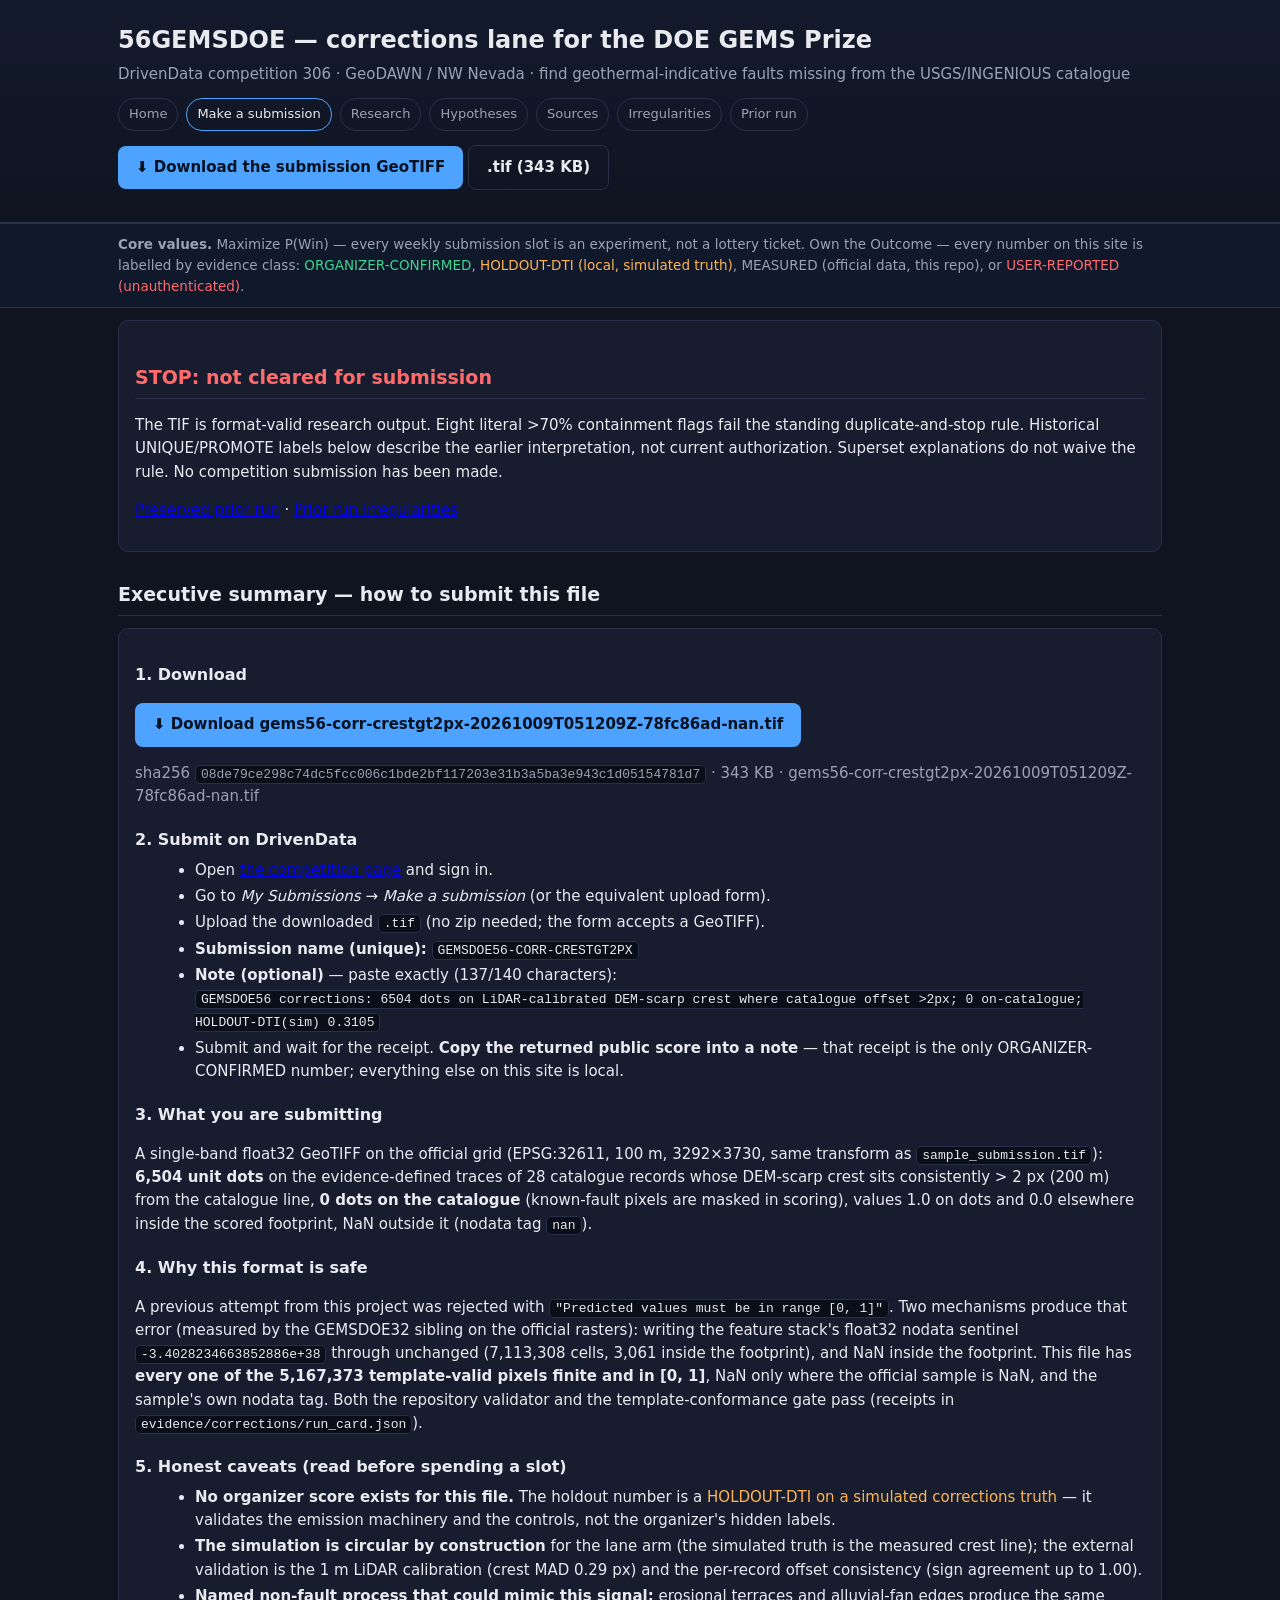
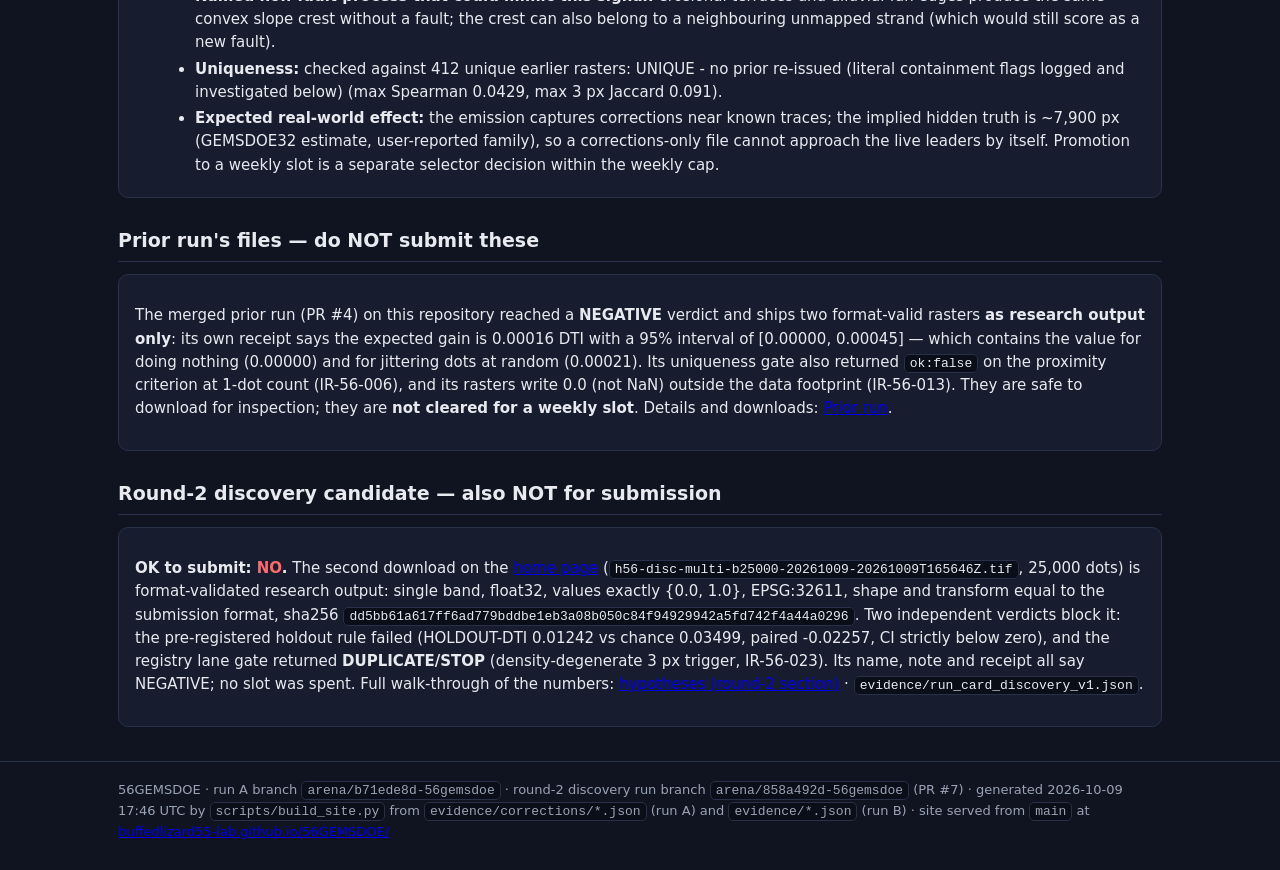
==== docs/discovery-executive-summary.html @ 3751a604 "Merge origin/main (PR #7, the parallel discovery round-2 run): both records kept, nothing clobbered " ====
<!doctype html><html lang=en><head><meta charset=utf-8>
<meta name=viewport content="width=device-width,initial-scale=1">
<title>Make a submission · 56GEMSDOE</title><style>
:root{--bg:#0f1420;--fg:#e8eaf0;--mut:#9aa3b5;--acc:#4da3ff;--ok:#3fd68f;--warn:#ffb454;--bad:#ff6b6b;--card:#171d2e;--line:#28304a}
*{box-sizing:border-box}
body{margin:0;background:var(--bg);color:var(--fg);font:15px/1.55 system-ui,-apple-system,Segoe UI,Roboto,sans-serif}
.wrap{max-width:1080px;margin:0 auto;padding:0 18px}
header.top{background:linear-gradient(180deg,#131a2c,#0f1420);border-bottom:1px solid var(--line);padding:22px 0 18px}
h1{font-size:24px;margin:0 0 4px}
h2{font-size:19px;margin:28px 0 8px;border-bottom:1px solid var(--line);padding-bottom:6px}
h3{font-size:16px;margin:20px 0 6px}
nav{display:flex;flex-wrap:wrap;gap:8px;margin:12px 0}
nav a{color:var(--mut);text-decoration:none;padding:5px 10px;border:1px solid var(--line);border-radius:16px;font-size:13px}
nav a.active,nav a:hover{color:var(--fg);border-color:var(--acc)}
.dlbtn{margin:14px 0}
.btn{display:inline-block;background:var(--acc);color:#06121f;font-weight:600;text-decoration:none;padding:10px 18px;border-radius:8px}
.btn.alt{background:transparent;color:var(--fg);border:1px solid var(--line)}
.btn:hover{filter:brightness(1.1)}
.card{background:var(--card);border:1px solid var(--line);border-radius:10px;padding:14px 16px;margin:12px 0}
.grid{display:grid;grid-template-columns:repeat(auto-fit,minmax(300px,1fr));gap:12px}
.mut{color:var(--mut)}
.ok{color:var(--ok)}.warn{color:var(--warn)}.bad{color:var(--bad)}
code{background:#0a0e18;border:1px solid var(--line);border-radius:5px;padding:1px 5px;font-size:13px}
pre{background:#0a0e18;border:1px solid var(--line);border-radius:8px;padding:12px;overflow:auto;font-size:12.5px}
table{border-collapse:collapse;width:100%;font-size:13.5px;margin:10px 0}
th,td{border:1px solid var(--line);padding:6px 9px;text-align:left;vertical-align:top}
th{background:#131a2c}
img{max-width:100%;border:1px solid var(--line);border-radius:8px}
.values{background:#10182b;border-top:1px solid var(--line);border-bottom:1px solid var(--line);padding:10px 0;font-size:13.5px;color:var(--mut)}
footer{border-top:1px solid var(--line);margin-top:34px;padding:18px 0 30px;color:var(--mut);font-size:13px}
.tag{display:inline-block;font-size:11px;border:1px solid var(--line);border-radius:10px;padding:1px 8px;color:var(--mut);margin-right:5px}
ul{margin:6px 0 6px 20px}li{margin:3px 0}
</style></head><body>
<header class=top><div class=wrap>
<h1>56GEMSDOE &mdash; corrections lane for the DOE GEMS Prize</h1>
<div class=mut>DrivenData competition 306 · GeoDAWN / NW Nevada · find geothermal-indicative
faults missing from the USGS/INGENIOUS catalogue</div>
<nav><a href="index.html">Home</a><a href="executive-summary.html" class=active>Make a submission</a><a href="research.html">Research</a><a href="hypotheses.html">Hypotheses</a><a href="sources.html">Sources</a><a href="irregularities.html">Irregularities</a><a href="prior-run.html">Prior run</a></nav><div class="dlbtn"><a class="btn" href="downloads/gems56-corr-crestgt2px-20261009T051209Z-78fc86ad-nan.tif">&#11015; Download the submission GeoTIFF</a> <a class="btn alt" href="downloads/gems56-corr-crestgt2px-20261009T051209Z-78fc86ad-nan.tif">.tif (343 KB)</a></div>
</div></header>
<div class=values><div class=wrap><b>Core values.</b> Maximize P(Win) &mdash; every weekly
submission slot is an experiment, not a lottery ticket. Own the Outcome &mdash; every number
on this site is labelled by evidence class: <span class=ok>ORGANIZER-CONFIRMED</span>,
<span class=warn>HOLDOUT-DTI (local, simulated truth)</span>, <span class=mut>MEASURED (official
data, this repo)</span>, or <span class=bad>USER-REPORTED (unauthenticated)</span>.</div></div>
<main class=wrap><div class=card><h2 class=bad>STOP: not cleared for submission</h2>
<p>The TIF is format-valid research output. Eight literal &gt;70% containment flags fail
 the standing duplicate-and-stop rule. Historical UNIQUE/PROMOTE labels below describe
 the earlier interpretation, not current authorization. Superset explanations do not waive
 the rule. No competition submission has been made.</p>
<p><a href="prior-run.html">Preserved prior run</a> ·
<a href="prior-irregularities.html">Prior run irregularities</a></p></div>
<h2>Executive summary &mdash; how to submit this file</h2>
<div class=card>
<h3>1. Download</h3>
<p><a class="btn" href="downloads/gems56-corr-crestgt2px-20261009T051209Z-78fc86ad-nan.tif">&#11015; Download gems56-corr-crestgt2px-20261009T051209Z-78fc86ad-nan.tif</a></p>
<p class=mut>sha256 <code>08de79ce298c74dc5fcc006c1bde2bf117203e31b3a5ba3e943c1d05154781d7</code> · 343 KB ·
gems56-corr-crestgt2px-20261009T051209Z-78fc86ad-nan.tif</p>
<h3>2. Submit on DrivenData</h3>
<ul>
<li>Open <a href="https://www.drivendata.org/competitions/306/competition-doe-gems/">the competition page</a>
and sign in.</li>
<li>Go to <em>My Submissions</em> &rarr; <em>Make a submission</em> (or the equivalent upload form).</li>
<li>Upload the downloaded <code>.tif</code> (no zip needed; the form accepts a GeoTIFF).</li>
<li><b>Submission name (unique):</b> <code>GEMSDOE56-CORR-CRESTGT2PX</code></li>
<li><b>Note (optional)</b> &mdash; paste exactly (137/140 characters):<br>
<code>GEMSDOE56 corrections: 6504 dots on LiDAR-calibrated DEM-scarp crest where catalogue offset &gt;2px; 0 on-catalogue; HOLDOUT-DTI(sim) 0.3105</code></li>
<li>Submit and wait for the receipt. <b>Copy the returned public score into a note</b> &mdash;
that receipt is the only ORGANIZER-CONFIRMED number; everything else on this site is local.</li>
</ul>
<h3>3. What you are submitting</h3>
<p>A single-band float32 GeoTIFF on the official grid (EPSG:32611, 100&nbsp;m, 3292&times;3730,
same transform as <code>sample_submission.tif</code>): <b>6,504 unit dots</b> on the
evidence-defined traces of 28 catalogue records whose DEM-scarp crest sits consistently
&gt;&nbsp;2&nbsp;px (200&nbsp;m) from the catalogue line, <b>0 dots on the catalogue</b>
(known-fault pixels are masked in scoring), values 1.0 on dots and 0.0 elsewhere inside the
scored footprint, NaN outside it (nodata tag <code>nan</code>).</p>
<h3>4. Why this format is safe</h3>
<p>A previous attempt from this project was rejected with
<code>"Predicted values must be in range [0, 1]"</code>. Two mechanisms produce that error
(measured by the GEMSDOE32 sibling on the official rasters): writing the feature stack's
float32 nodata sentinel <code>-3.4028234663852886e+38</code> through unchanged (7,113,308
cells, 3,061 inside the footprint), and NaN inside the footprint. This file has
<b>every one of the 5,167,373 template-valid pixels finite and in [0,&nbsp;1]</b>, NaN only
where the official sample is NaN, and the sample's own nodata tag. Both the repository
validator and the template-conformance gate pass (receipts in
<code>evidence/corrections/run_card.json</code>).</p>
<h3>5. Honest caveats (read before spending a slot)</h3>
<ul>
<li><b>No organizer score exists for this file.</b> The holdout number is a
<span class=warn>HOLDOUT-DTI on a simulated corrections truth</span> &mdash; it validates the
emission machinery and the controls, not the organizer's hidden labels.</li>
<li><b>The simulation is circular by construction</b> for the lane arm (the simulated truth
is the measured crest line); the external validation is the 1&nbsp;m LiDAR calibration
(crest MAD 0.29&nbsp;px) and the per-record offset consistency (sign agreement up to 1.00).</li>
<li><b>Named non-fault process that could mimic this signal:</b> erosional terraces and
alluvial-fan edges produce the same convex slope crest without a fault; the crest can also
belong to a neighbouring unmapped strand (which would still score as a new fault).</li>
<li><b>Uniqueness:</b> checked against 412 unique earlier rasters: UNIQUE - no prior re-issued (literal containment flags logged and investigated below) (max Spearman 0.0429, max 3&nbsp;px Jaccard 0.091).</li>
<li><b>Expected real-world effect:</b> the emission captures corrections near known traces;
the implied hidden truth is ~7,900&nbsp;px (GEMSDOE32 estimate, user-reported family), so a
corrections-only file cannot approach the live leaders by itself. Promotion to a weekly
slot is a separate selector decision within the weekly cap.</li>
</ul>
</div>

<h2>Prior run's files &mdash; do NOT submit these</h2>
<div class=card>
<p>The merged prior run (PR #4) on this repository reached a <b>NEGATIVE</b> verdict and
ships two format-valid rasters <b>as research output only</b>: its own receipt says the
expected gain is 0.00016 DTI with a 95% interval of
[0.00000, 0.00045] &mdash; which
contains the value for doing nothing (0.00000) and for jittering dots at random
(0.00021). Its uniqueness gate also returned
<code>ok:false</code> on the proximity criterion at 1-dot count (IR-56-006), and its
rasters write 0.0 (not NaN) outside the data footprint (IR-56-013). They are safe to
download for inspection; they are <b>not cleared for a weekly slot</b>. Details and
downloads: <a href="prior-run.html">Prior run</a>.</p>
</div>

<h2>Round-2 discovery candidate &mdash; also NOT for submission</h2>
<div class=card>
<p><b>OK to submit: <span class=bad>NO</span>.</b> The second download on the
<a href="index.html">home page</a>
(<code>h56-disc-multi-b25000-20261009-20261009T165646Z.tif</code>, 25,000 dots) is format-validated
research output: single band, float32, values exactly {0.0, 1.0}, EPSG:32611, shape and
transform equal to the submission format, sha256 <code>dd5bb61a617ff6ad779bddbe1eb3a08b050c84f94929942a5fd742f4a44a0296</code>.
Two independent verdicts block it: the pre-registered holdout rule failed (HOLDOUT-DTI
0.01242 vs chance 0.03499, paired
-0.02257, CI strictly below zero), and the
registry lane gate returned <b>DUPLICATE/STOP</b>
(density-degenerate 3&nbsp;px trigger, IR-56-023). Its name, note and receipt all say
NEGATIVE; no slot was spent. Full walk-through of the numbers:
<a href="hypotheses.html">hypotheses (round-2 section)</a> ·
<code>evidence/run_card_discovery_v1.json</code>.</p>
</div>
</main>
<footer><div class=wrap>56GEMSDOE · run A branch <code>arena/b71ede8d-56gemsdoe</code> ·
round-2 discovery run branch <code>arena/858a492d-56gemsdoe</code> (PR #7) ·
generated 2026-10-09 17:46 UTC by
<code>scripts/build_site.py</code> from <code>evidence/corrections/*.json</code> (run A)
and <code>evidence/*.json</code> (run B) ·
site served from <code>main</code> at
<a href="https://buffedlizard55-lab.github.io/56GEMSDOE/docs/index.html">buffedlizard55-lab.github.io/56GEMSDOE/</a></div></footer>
</body></html>
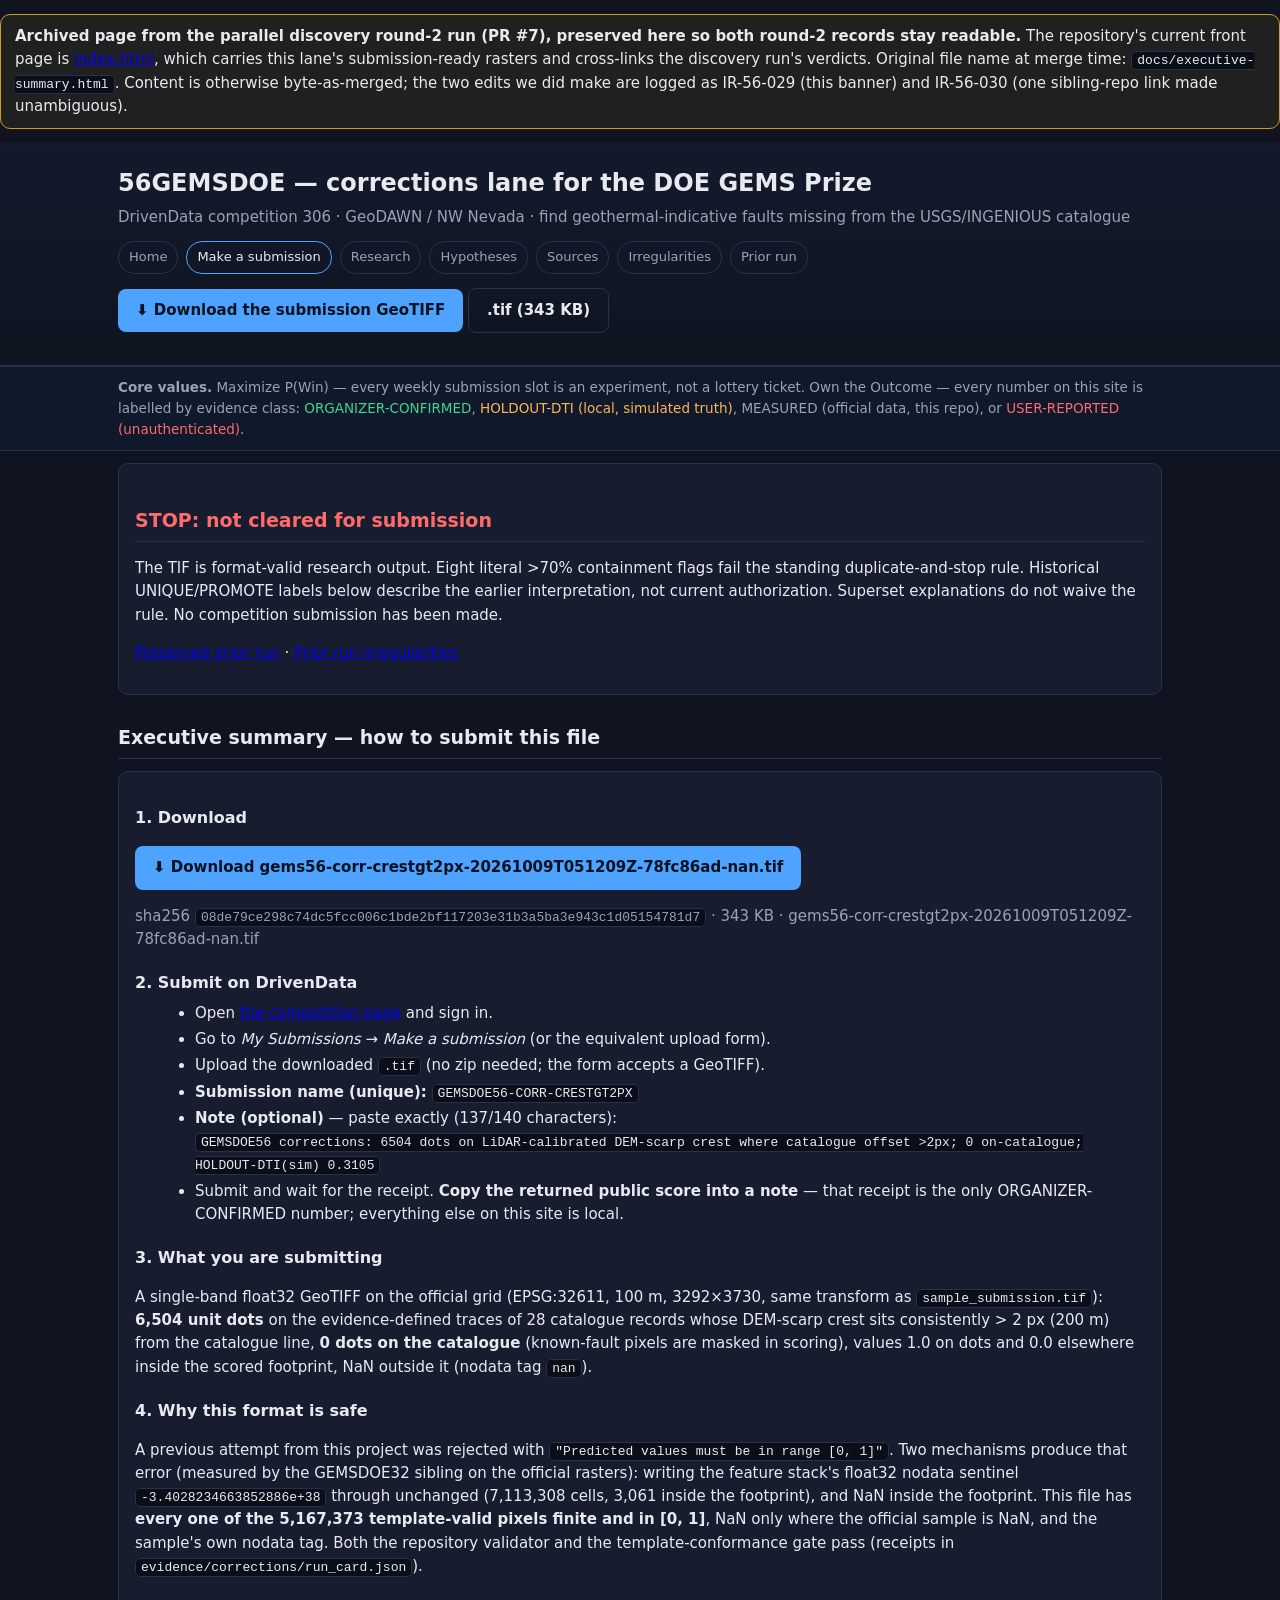
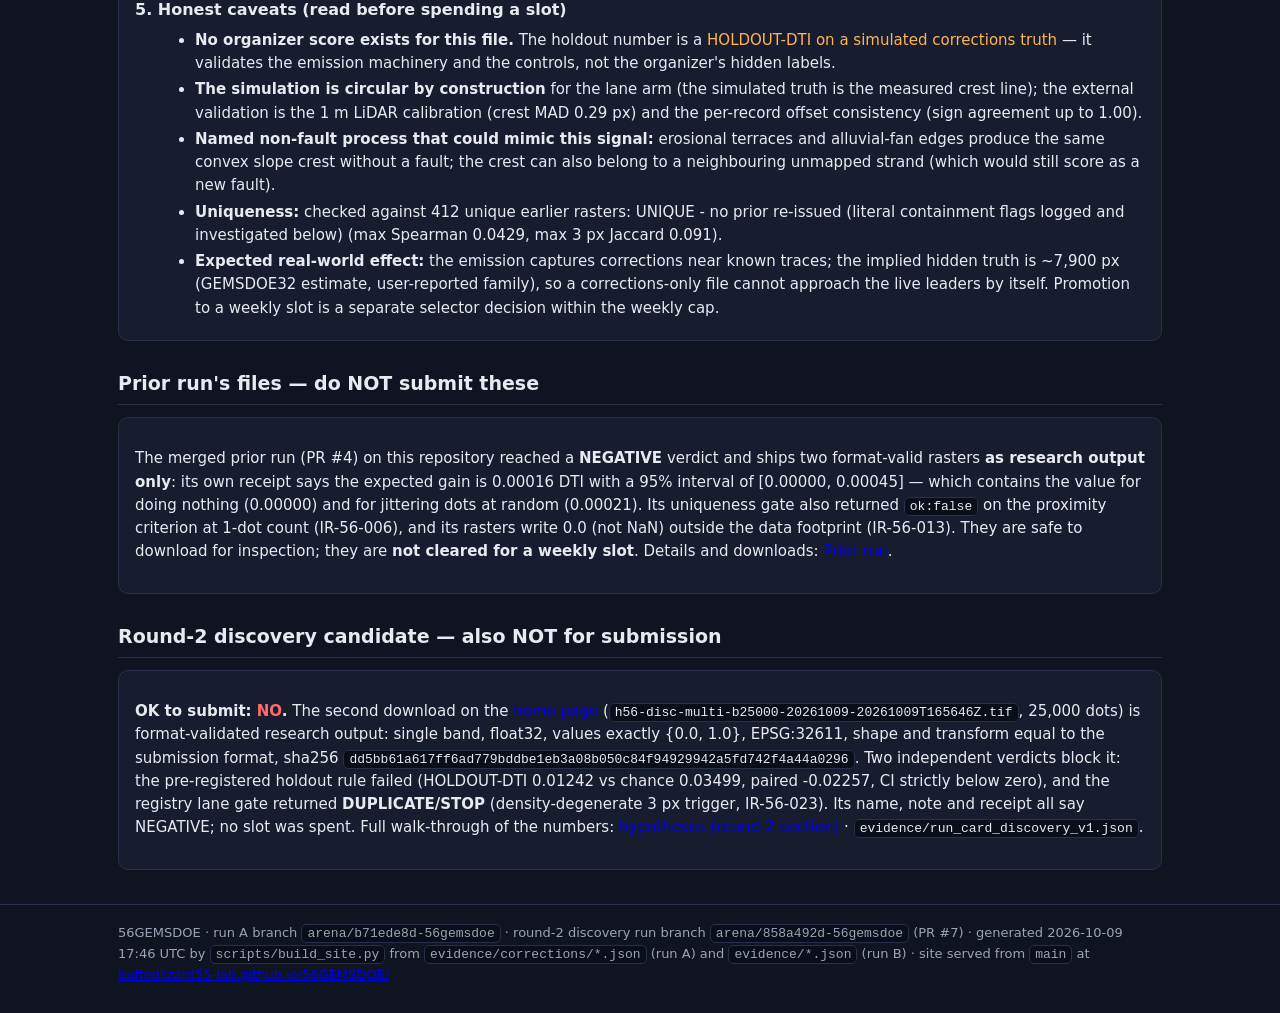
==== commit fb55660f: "Merge follow-up: the banner we claimed was actually missing, plus a link audit that now proves it Tw" ====
--- a/docs/discovery-executive-summary.html
+++ b/docs/discovery-executive-summary.html
@@ -30,7 +30,7 @@
 footer{border-top:1px solid var(--line);margin-top:34px;padding:18px 0 30px;color:var(--mut);font-size:13px}
 .tag{display:inline-block;font-size:11px;border:1px solid var(--line);border-radius:10px;padding:1px 8px;color:var(--mut);margin-right:5px}
 ul{margin:6px 0 6px 20px}li{margin:3px 0}
-</style></head><body>
+</style></head><body><div style='border:1px solid #d29922;background:rgba(210,153,34,.09);padding:10px 14px;border-radius:10px;margin:14px 0'><b>Archived page from the parallel discovery round-2 run (PR&nbsp;#7), preserved here so both round-2 records stay readable.</b> The repository's current front page is <a href='index.html'>index.html</a>, which carries this lane's submission-ready rasters and cross-links the discovery run's verdicts. Original file name at merge time: <code>docs/executive-summary.html</code>. Content is otherwise byte-as-merged; the two edits we did make are logged as IR-56-029 (this banner) and IR-56-030 (one sibling-repo link made unambiguous).</div>
 <header class=top><div class=wrap>
 <h1>56GEMSDOE &mdash; corrections lane for the DOE GEMS Prize</h1>
 <div class=mut>DrivenData competition 306 · GeoDAWN / NW Nevada · find geothermal-indicative
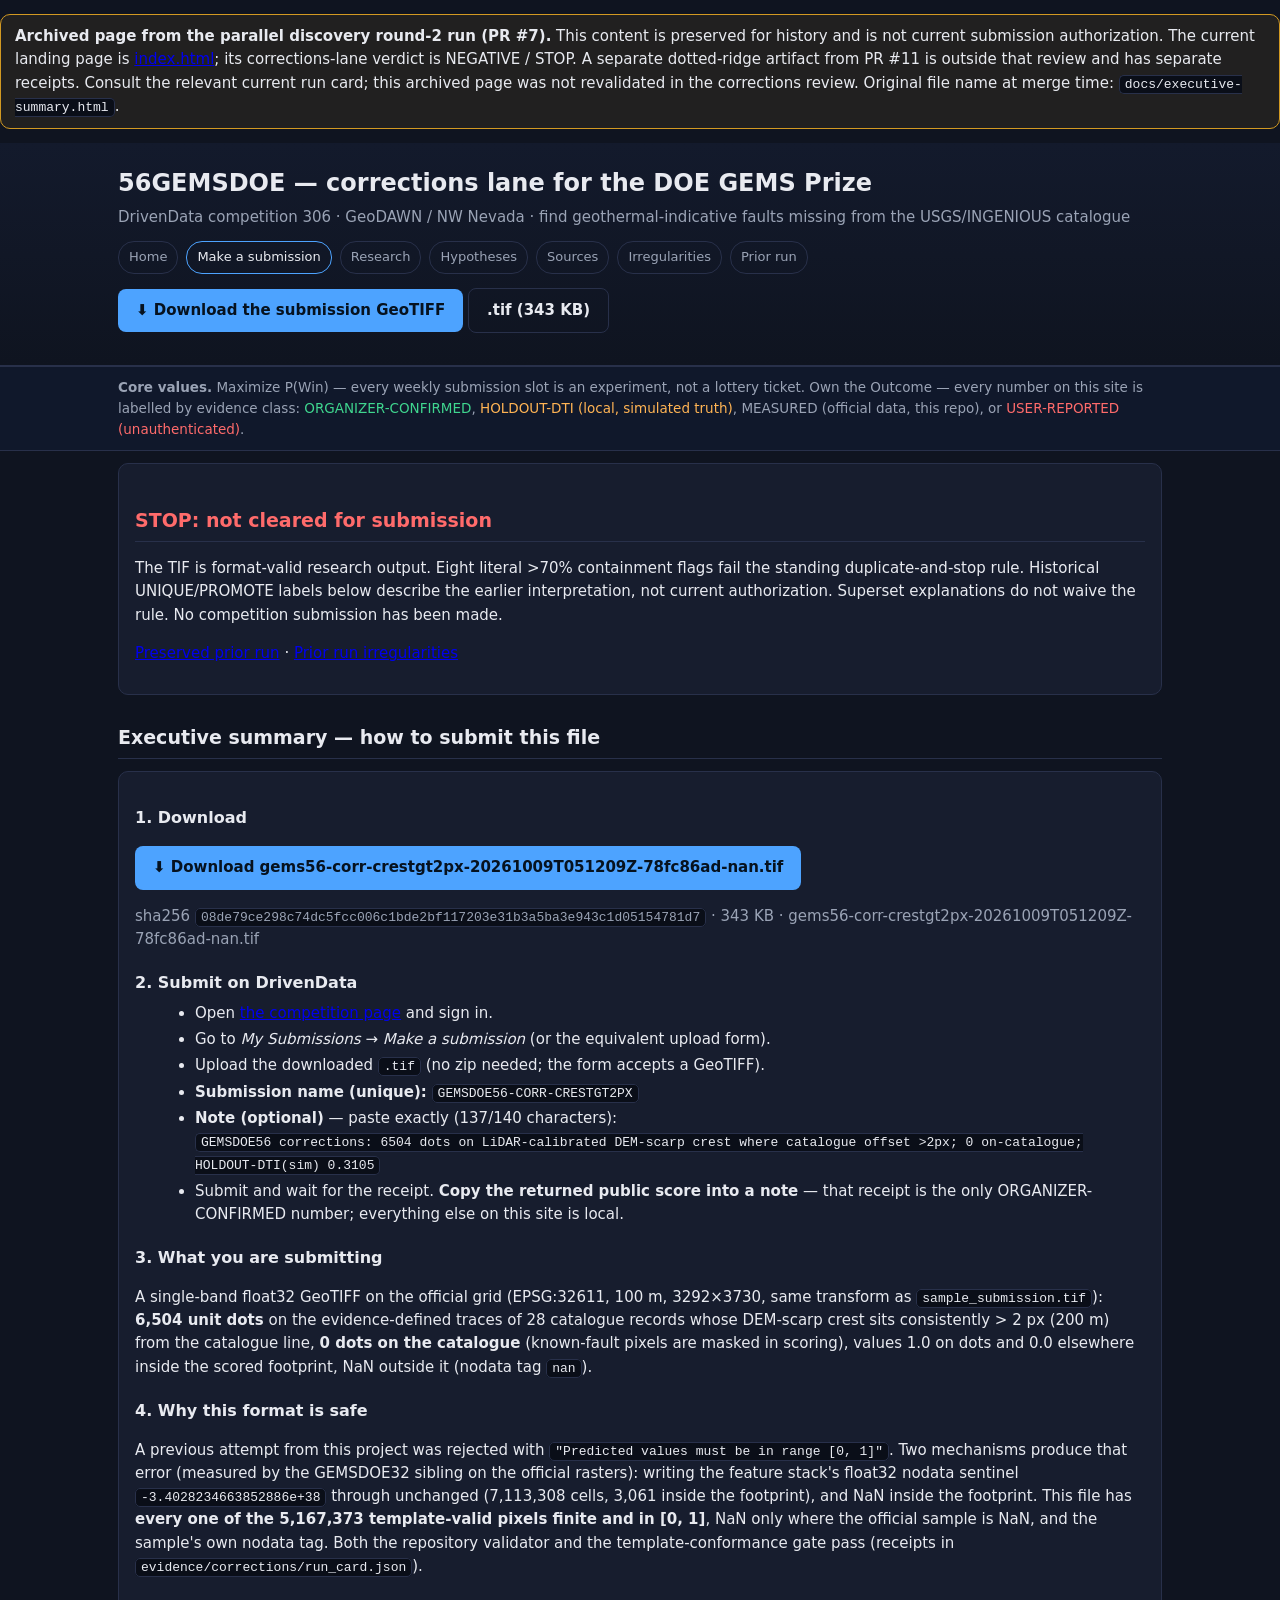
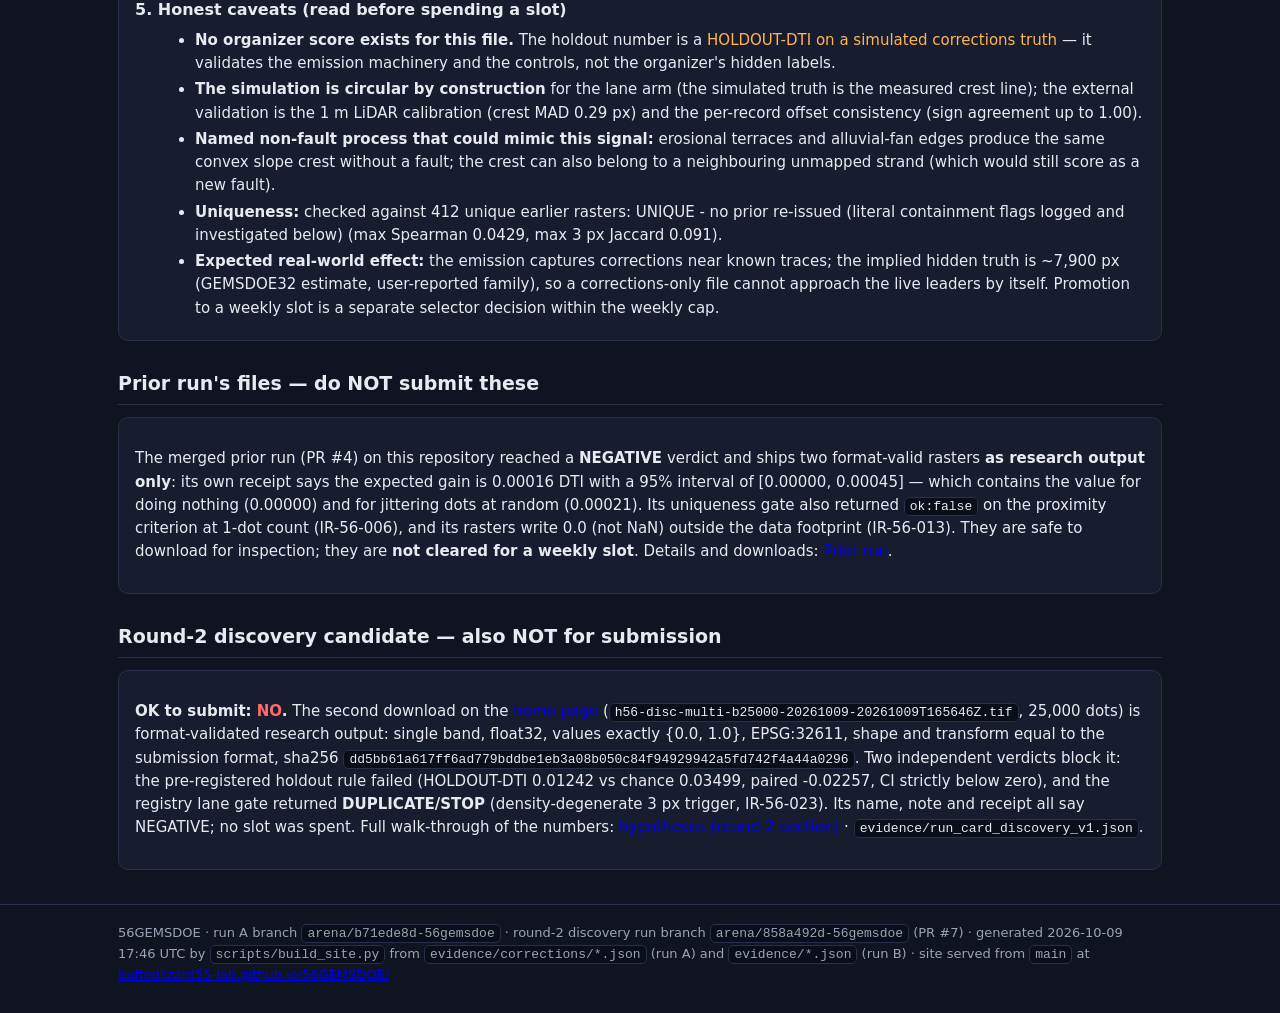
==== commit d623a00a: "Merge remote-tracking branch 'origin/main' into arena/8eb9ddc3-56gemsdoe # Conflicts: #	README.md #	" ====
--- a/docs/discovery-executive-summary.html
+++ b/docs/discovery-executive-summary.html
@@ -30,7 +30,7 @@
 footer{border-top:1px solid var(--line);margin-top:34px;padding:18px 0 30px;color:var(--mut);font-size:13px}
 .tag{display:inline-block;font-size:11px;border:1px solid var(--line);border-radius:10px;padding:1px 8px;color:var(--mut);margin-right:5px}
 ul{margin:6px 0 6px 20px}li{margin:3px 0}
-</style></head><body><div style='border:1px solid #d29922;background:rgba(210,153,34,.09);padding:10px 14px;border-radius:10px;margin:14px 0'><b>Archived page from the parallel discovery round-2 run (PR&nbsp;#7), preserved here so both round-2 records stay readable.</b> The repository's current front page is <a href='index.html'>index.html</a>, which carries this lane's submission-ready rasters and cross-links the discovery run's verdicts. Original file name at merge time: <code>docs/executive-summary.html</code>. Content is otherwise byte-as-merged; the two edits we did make are logged as IR-56-029 (this banner) and IR-56-030 (one sibling-repo link made unambiguous).</div>
+</style></head><body><div style='border:1px solid #d29922;background:rgba(210,153,34,.09);padding:10px 14px;border-radius:10px;margin:14px 0'><b>Archived page from the parallel discovery round-2 run (PR&nbsp;#7).</b> This content is preserved for history and is not current submission authorization. The current landing page is <a href='index.html'>index.html</a>; its corrections-lane verdict is NEGATIVE / STOP. A separate dotted-ridge artifact from PR&nbsp;#11 is outside that review and has separate receipts. Consult the relevant current run card; this archived page was not revalidated in the corrections review. Original file name at merge time: <code>docs/executive-summary.html</code>.</div>
 <header class=top><div class=wrap>
 <h1>56GEMSDOE &mdash; corrections lane for the DOE GEMS Prize</h1>
 <div class=mut>DrivenData competition 306 · GeoDAWN / NW Nevada · find geothermal-indicative
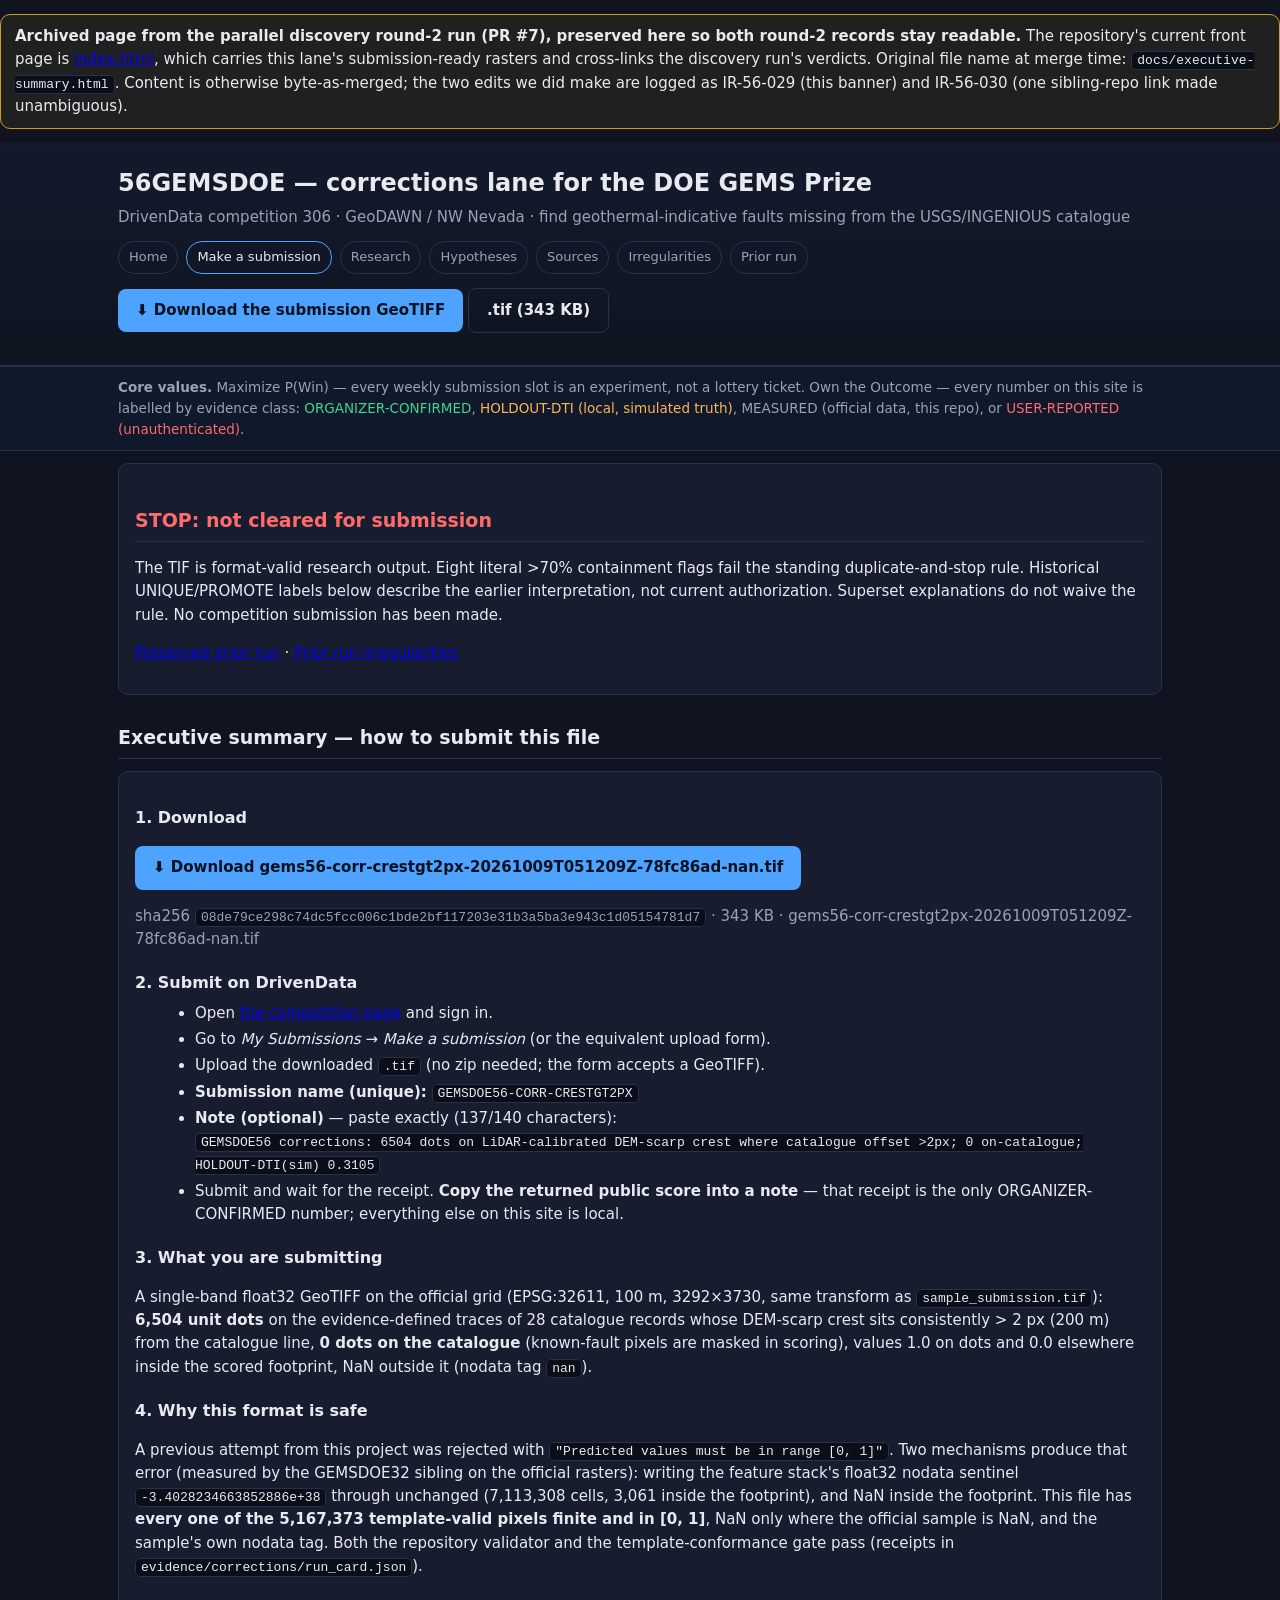
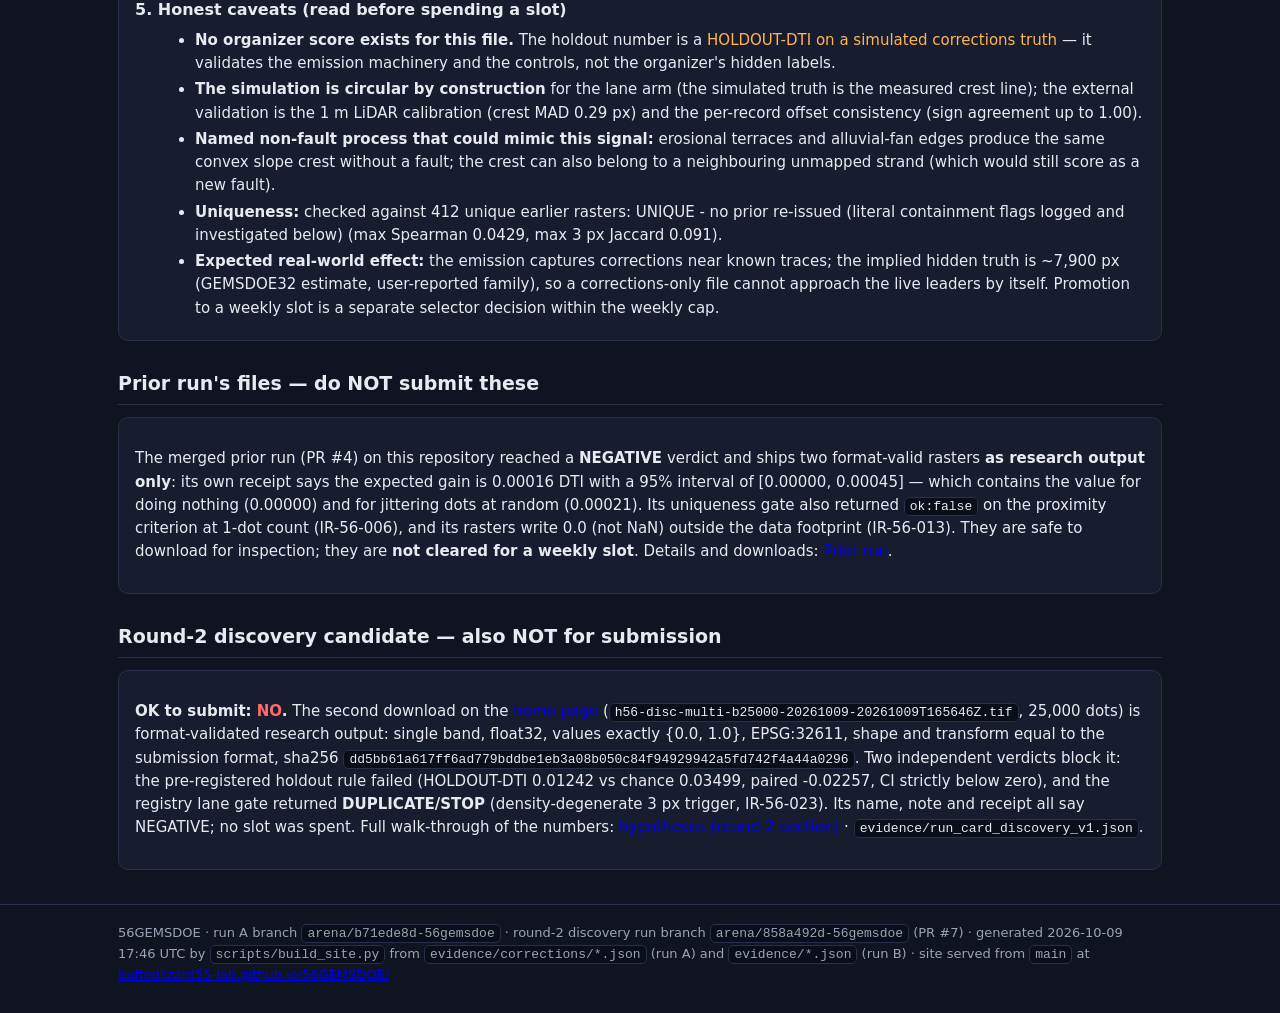
==== commit c9ba164d: "Merge origin/main into arena/e86c5610-56gemsdoe (round 3 + H57 parallel session) Resolves conflicts " ====
--- a/docs/discovery-executive-summary.html
+++ b/docs/discovery-executive-summary.html
@@ -30,7 +30,7 @@
 footer{border-top:1px solid var(--line);margin-top:34px;padding:18px 0 30px;color:var(--mut);font-size:13px}
 .tag{display:inline-block;font-size:11px;border:1px solid var(--line);border-radius:10px;padding:1px 8px;color:var(--mut);margin-right:5px}
 ul{margin:6px 0 6px 20px}li{margin:3px 0}
-</style></head><body><div style='border:1px solid #d29922;background:rgba(210,153,34,.09);padding:10px 14px;border-radius:10px;margin:14px 0'><b>Archived page from the parallel discovery round-2 run (PR&nbsp;#7).</b> This content is preserved for history and is not current submission authorization. The current landing page is <a href='index.html'>index.html</a>; its corrections-lane verdict is NEGATIVE / STOP. A separate dotted-ridge artifact from PR&nbsp;#11 is outside that review and has separate receipts. Consult the relevant current run card; this archived page was not revalidated in the corrections review. Original file name at merge time: <code>docs/executive-summary.html</code>.</div>
+</style></head><body><div style='border:1px solid #d29922;background:rgba(210,153,34,.09);padding:10px 14px;border-radius:10px;margin:14px 0'><b>Archived page from the parallel discovery round-2 run (PR&nbsp;#7), preserved here so both round-2 records stay readable.</b> The repository's current front page is <a href='index.html'>index.html</a>, which carries this lane's submission-ready rasters and cross-links the discovery run's verdicts. Original file name at merge time: <code>docs/executive-summary.html</code>. Content is otherwise byte-as-merged; the two edits we did make are logged as IR-56-029 (this banner) and IR-56-030 (one sibling-repo link made unambiguous).</div>
 <header class=top><div class=wrap>
 <h1>56GEMSDOE &mdash; corrections lane for the DOE GEMS Prize</h1>
 <div class=mut>DrivenData competition 306 · GeoDAWN / NW Nevada · find geothermal-indicative
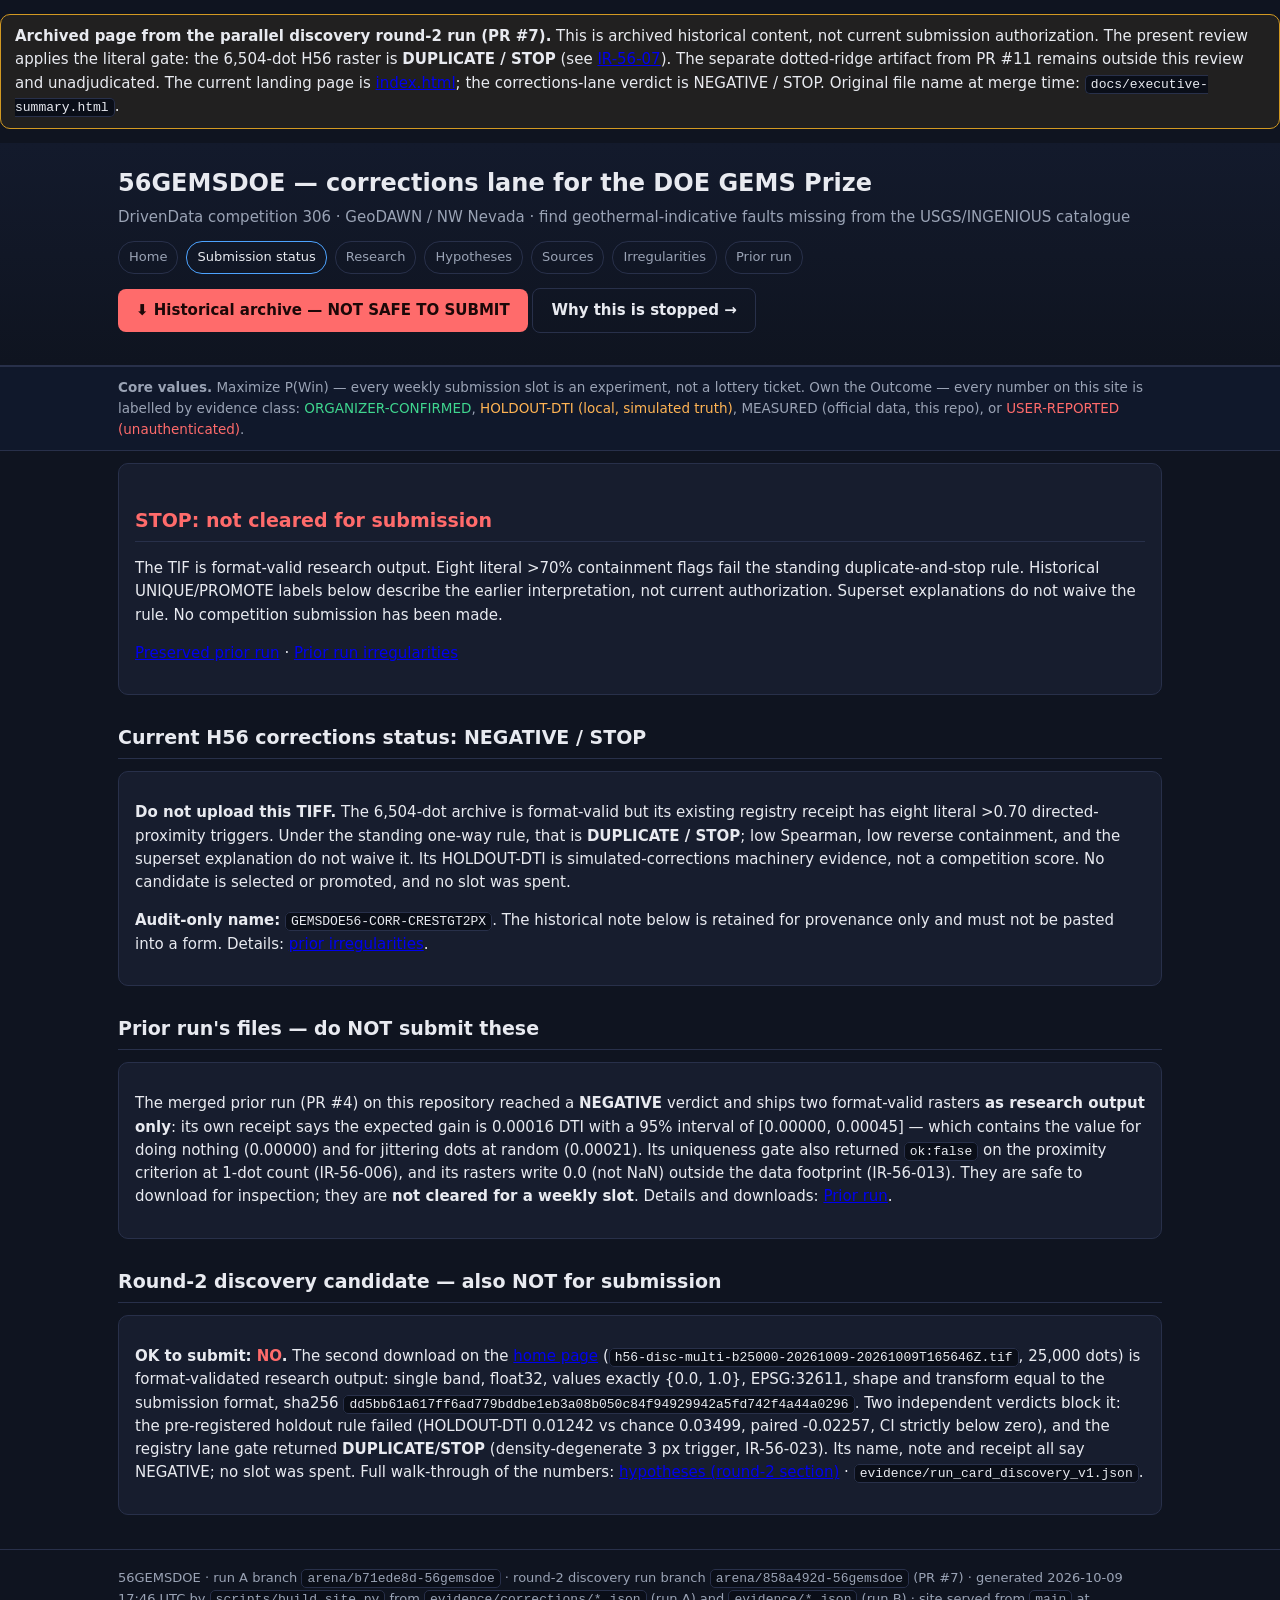
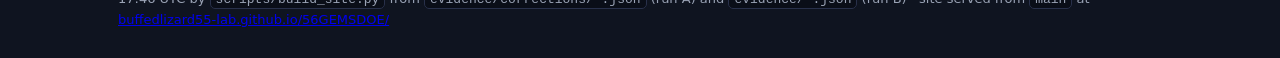
==== commit a12d8590: "Apply fail-closed correction review and guard legacy builder Co-authored-by: arena-agent <297053741+" ====
--- a/docs/discovery-executive-summary.html
+++ b/docs/discovery-executive-summary.html
@@ -1,6 +1,6 @@
 <!doctype html><html lang=en><head><meta charset=utf-8>
 <meta name=viewport content="width=device-width,initial-scale=1">
-<title>Make a submission · 56GEMSDOE</title><style>
+<title>H56 archive status · 56GEMSDOE</title><style>
 :root{--bg:#0f1420;--fg:#e8eaf0;--mut:#9aa3b5;--acc:#4da3ff;--ok:#3fd68f;--warn:#ffb454;--bad:#ff6b6b;--card:#171d2e;--line:#28304a}
 *{box-sizing:border-box}
 body{margin:0;background:var(--bg);color:var(--fg);font:15px/1.55 system-ui,-apple-system,Segoe UI,Roboto,sans-serif}
@@ -15,6 +15,7 @@
 .dlbtn{margin:14px 0}
 .btn{display:inline-block;background:var(--acc);color:#06121f;font-weight:600;text-decoration:none;padding:10px 18px;border-radius:8px}
 .btn.alt{background:transparent;color:var(--fg);border:1px solid var(--line)}
+.btn.stop{background:var(--bad);color:#1c0808}
 .btn:hover{filter:brightness(1.1)}
 .card{background:var(--card);border:1px solid var(--line);border-radius:10px;padding:14px 16px;margin:12px 0}
 .grid{display:grid;grid-template-columns:repeat(auto-fit,minmax(300px,1fr));gap:12px}
@@ -30,12 +31,12 @@
 footer{border-top:1px solid var(--line);margin-top:34px;padding:18px 0 30px;color:var(--mut);font-size:13px}
 .tag{display:inline-block;font-size:11px;border:1px solid var(--line);border-radius:10px;padding:1px 8px;color:var(--mut);margin-right:5px}
 ul{margin:6px 0 6px 20px}li{margin:3px 0}
-</style></head><body><div style='border:1px solid #d29922;background:rgba(210,153,34,.09);padding:10px 14px;border-radius:10px;margin:14px 0'><b>Archived page from the parallel discovery round-2 run (PR&nbsp;#7), preserved here so both round-2 records stay readable.</b> The repository's current front page is <a href='index.html'>index.html</a>, which carries this lane's submission-ready rasters and cross-links the discovery run's verdicts. Original file name at merge time: <code>docs/executive-summary.html</code>. Content is otherwise byte-as-merged; the two edits we did make are logged as IR-56-029 (this banner) and IR-56-030 (one sibling-repo link made unambiguous).</div>
+</style></head><body><div style='border:1px solid #d29922;background:rgba(210,153,34,.09);padding:10px 14px;border-radius:10px;margin:14px 0'><b>Archived page from the parallel discovery round-2 run (PR&nbsp;#7).</b> This is archived historical content, not current submission authorization. The present review applies the literal gate: the 6,504-dot H56 raster is <b>DUPLICATE / STOP</b> (see <a href='irregularities.html'>IR-56-07</a>). The separate dotted-ridge artifact from PR&nbsp;#11 remains outside this review and unadjudicated. The current landing page is <a href='index.html'>index.html</a>; the corrections-lane verdict is NEGATIVE / STOP. Original file name at merge time: <code>docs/executive-summary.html</code>.</div>
 <header class=top><div class=wrap>
 <h1>56GEMSDOE &mdash; corrections lane for the DOE GEMS Prize</h1>
 <div class=mut>DrivenData competition 306 · GeoDAWN / NW Nevada · find geothermal-indicative
 faults missing from the USGS/INGENIOUS catalogue</div>
-<nav><a href="index.html">Home</a><a href="executive-summary.html" class=active>Make a submission</a><a href="research.html">Research</a><a href="hypotheses.html">Hypotheses</a><a href="sources.html">Sources</a><a href="irregularities.html">Irregularities</a><a href="prior-run.html">Prior run</a></nav><div class="dlbtn"><a class="btn" href="downloads/gems56-corr-crestgt2px-20261009T051209Z-78fc86ad-nan.tif">&#11015; Download the submission GeoTIFF</a> <a class="btn alt" href="downloads/gems56-corr-crestgt2px-20261009T051209Z-78fc86ad-nan.tif">.tif (343 KB)</a></div>
+<nav><a href="index.html">Home</a><a href="executive-summary.html" class=active>Submission status</a><a href="research.html">Research</a><a href="hypotheses.html">Hypotheses</a><a href="sources.html">Sources</a><a href="irregularities.html">Irregularities</a><a href="prior-run.html">Prior run</a></nav><div class="dlbtn"><a class="btn stop" href="downloads/gems56-corr-crestgt2px-20261009T051209Z-78fc86ad-nan.tif">&#11015; Historical archive — NOT SAFE TO SUBMIT</a> <a class="btn alt" href="prior-irregularities.html">Why this is stopped &rarr;</a></div>
 </div></header>
 <div class=values><div class=wrap><b>Core values.</b> Maximize P(Win) &mdash; every weekly
 submission slot is an experiment, not a lottery ticket. Own the Outcome &mdash; every number
@@ -49,58 +50,15 @@
  the rule. No competition submission has been made.</p>
 <p><a href="prior-run.html">Preserved prior run</a> ·
 <a href="prior-irregularities.html">Prior run irregularities</a></p></div>
-<h2>Executive summary &mdash; how to submit this file</h2>
+<h2>Current H56 corrections status: NEGATIVE / STOP</h2>
 <div class=card>
-<h3>1. Download</h3>
-<p><a class="btn" href="downloads/gems56-corr-crestgt2px-20261009T051209Z-78fc86ad-nan.tif">&#11015; Download gems56-corr-crestgt2px-20261009T051209Z-78fc86ad-nan.tif</a></p>
-<p class=mut>sha256 <code>08de79ce298c74dc5fcc006c1bde2bf117203e31b3a5ba3e943c1d05154781d7</code> · 343 KB ·
-gems56-corr-crestgt2px-20261009T051209Z-78fc86ad-nan.tif</p>
-<h3>2. Submit on DrivenData</h3>
-<ul>
-<li>Open <a href="https://www.drivendata.org/competitions/306/competition-doe-gems/">the competition page</a>
-and sign in.</li>
-<li>Go to <em>My Submissions</em> &rarr; <em>Make a submission</em> (or the equivalent upload form).</li>
-<li>Upload the downloaded <code>.tif</code> (no zip needed; the form accepts a GeoTIFF).</li>
-<li><b>Submission name (unique):</b> <code>GEMSDOE56-CORR-CRESTGT2PX</code></li>
-<li><b>Note (optional)</b> &mdash; paste exactly (137/140 characters):<br>
-<code>GEMSDOE56 corrections: 6504 dots on LiDAR-calibrated DEM-scarp crest where catalogue offset &gt;2px; 0 on-catalogue; HOLDOUT-DTI(sim) 0.3105</code></li>
-<li>Submit and wait for the receipt. <b>Copy the returned public score into a note</b> &mdash;
-that receipt is the only ORGANIZER-CONFIRMED number; everything else on this site is local.</li>
-</ul>
-<h3>3. What you are submitting</h3>
-<p>A single-band float32 GeoTIFF on the official grid (EPSG:32611, 100&nbsp;m, 3292&times;3730,
-same transform as <code>sample_submission.tif</code>): <b>6,504 unit dots</b> on the
-evidence-defined traces of 28 catalogue records whose DEM-scarp crest sits consistently
-&gt;&nbsp;2&nbsp;px (200&nbsp;m) from the catalogue line, <b>0 dots on the catalogue</b>
-(known-fault pixels are masked in scoring), values 1.0 on dots and 0.0 elsewhere inside the
-scored footprint, NaN outside it (nodata tag <code>nan</code>).</p>
-<h3>4. Why this format is safe</h3>
-<p>A previous attempt from this project was rejected with
-<code>"Predicted values must be in range [0, 1]"</code>. Two mechanisms produce that error
-(measured by the GEMSDOE32 sibling on the official rasters): writing the feature stack's
-float32 nodata sentinel <code>-3.4028234663852886e+38</code> through unchanged (7,113,308
-cells, 3,061 inside the footprint), and NaN inside the footprint. This file has
-<b>every one of the 5,167,373 template-valid pixels finite and in [0,&nbsp;1]</b>, NaN only
-where the official sample is NaN, and the sample's own nodata tag. Both the repository
-validator and the template-conformance gate pass (receipts in
-<code>evidence/corrections/run_card.json</code>).</p>
-<h3>5. Honest caveats (read before spending a slot)</h3>
-<ul>
-<li><b>No organizer score exists for this file.</b> The holdout number is a
-<span class=warn>HOLDOUT-DTI on a simulated corrections truth</span> &mdash; it validates the
-emission machinery and the controls, not the organizer's hidden labels.</li>
-<li><b>The simulation is circular by construction</b> for the lane arm (the simulated truth
-is the measured crest line); the external validation is the 1&nbsp;m LiDAR calibration
-(crest MAD 0.29&nbsp;px) and the per-record offset consistency (sign agreement up to 1.00).</li>
-<li><b>Named non-fault process that could mimic this signal:</b> erosional terraces and
-alluvial-fan edges produce the same convex slope crest without a fault; the crest can also
-belong to a neighbouring unmapped strand (which would still score as a new fault).</li>
-<li><b>Uniqueness:</b> checked against 412 unique earlier rasters: UNIQUE - no prior re-issued (literal containment flags logged and investigated below) (max Spearman 0.0429, max 3&nbsp;px Jaccard 0.091).</li>
-<li><b>Expected real-world effect:</b> the emission captures corrections near known traces;
-the implied hidden truth is ~7,900&nbsp;px (GEMSDOE32 estimate, user-reported family), so a
-corrections-only file cannot approach the live leaders by itself. Promotion to a weekly
-slot is a separate selector decision within the weekly cap.</li>
-</ul>
+<p><b>Do not upload this TIFF.</b> The 6,504-dot archive is format-valid but its existing registry
+receipt has eight literal &gt;0.70 directed-proximity triggers. Under the standing one-way rule,
+that is <b>DUPLICATE / STOP</b>; low Spearman, low reverse containment, and the superset
+explanation do not waive it. Its HOLDOUT-DTI is simulated-corrections machinery evidence, not a
+competition score. No candidate is selected or promoted, and no slot was spent.</p>
+<p><b>Audit-only name:</b> <code>GEMSDOE56-CORR-CRESTGT2PX</code>. The historical note below is
+retained for provenance only and must not be pasted into a form. Details: <a href="prior-irregularities.html">prior irregularities</a>.</p>
 </div>
 
 <h2>Prior run's files &mdash; do NOT submit these</h2>
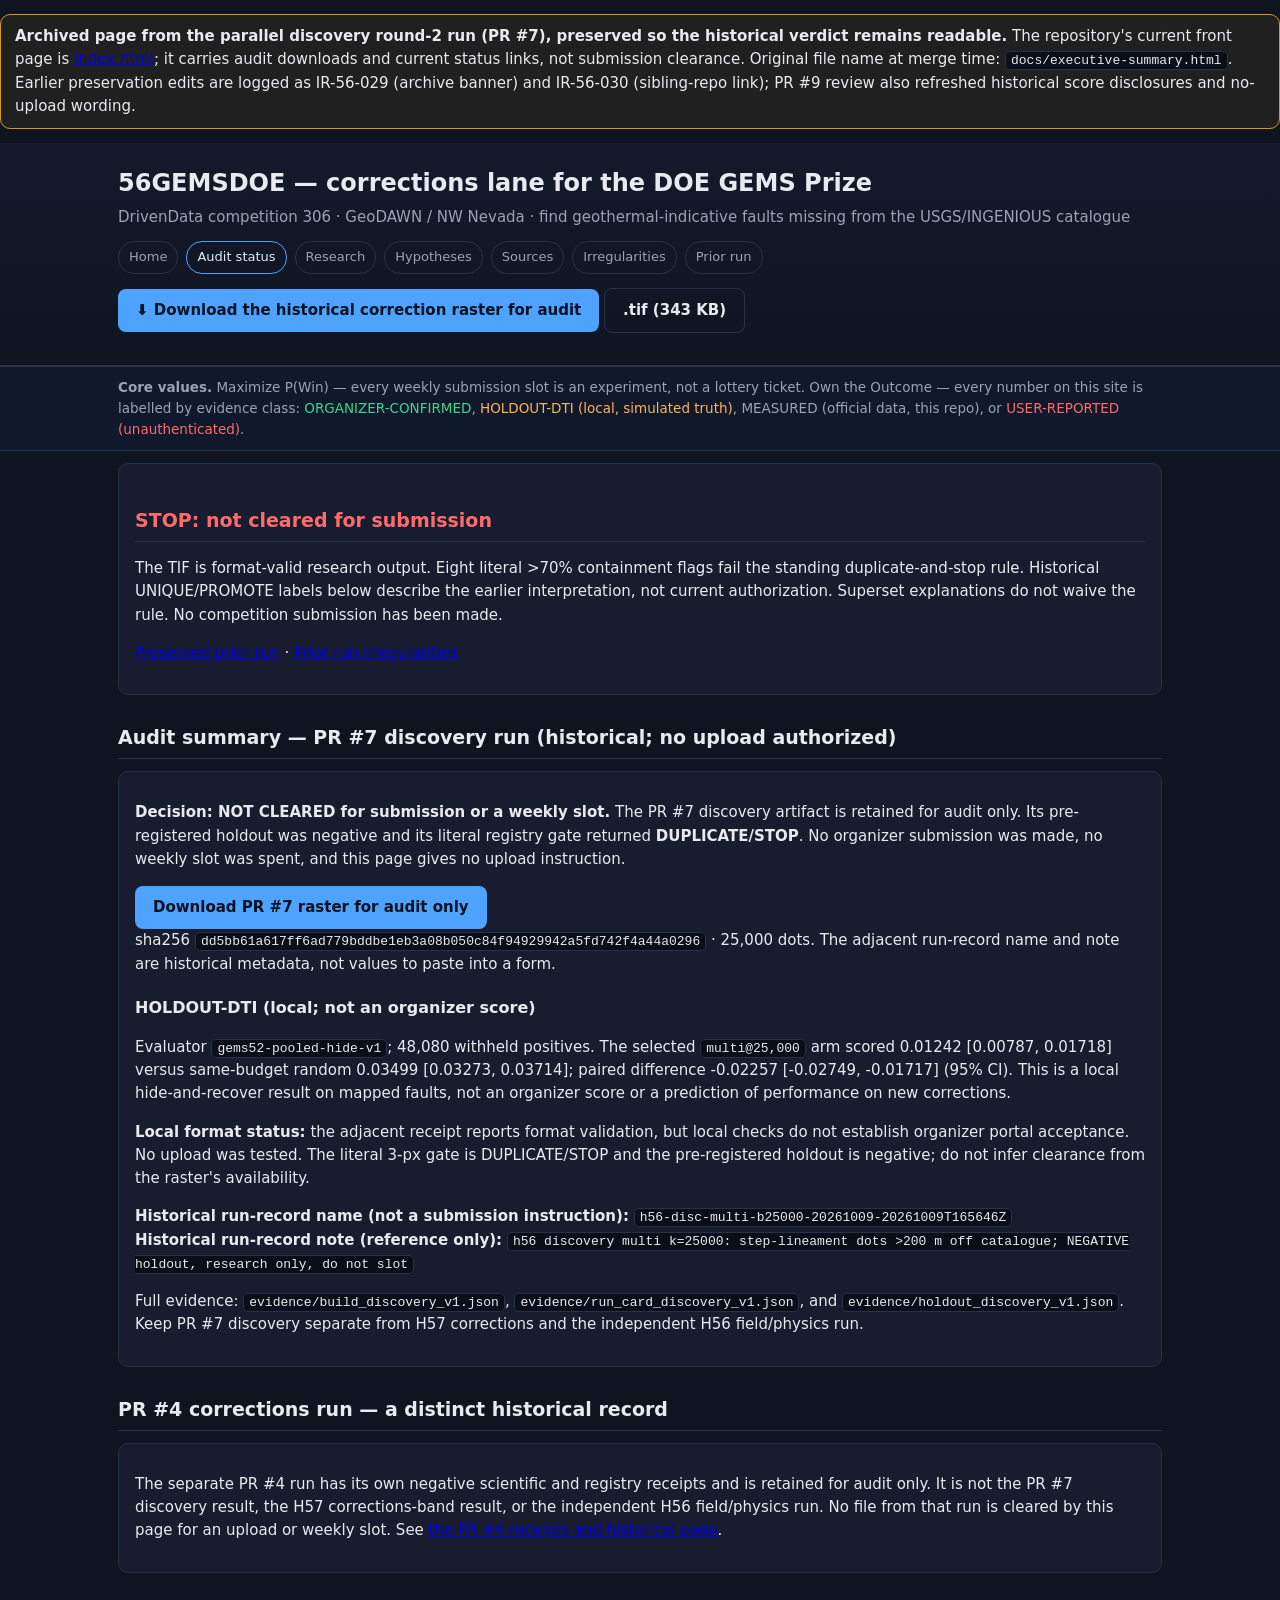
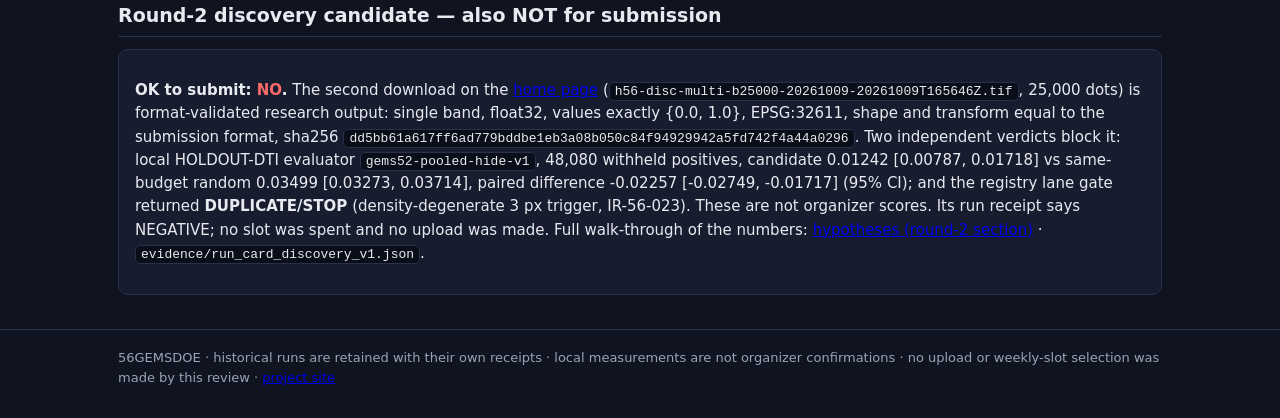
==== commit 9e32057d: "Publish audit-safe H56/H57 results and site evidence Co-authored-by: arena-agent <297053741+arena-ag" ====
--- a/docs/discovery-executive-summary.html
+++ b/docs/discovery-executive-summary.html
@@ -1,6 +1,6 @@
 <!doctype html><html lang=en><head><meta charset=utf-8>
 <meta name=viewport content="width=device-width,initial-scale=1">
-<title>H56 archive status · 56GEMSDOE</title><style>
+<title>Audit status · 56GEMSDOE</title><style>
 :root{--bg:#0f1420;--fg:#e8eaf0;--mut:#9aa3b5;--acc:#4da3ff;--ok:#3fd68f;--warn:#ffb454;--bad:#ff6b6b;--card:#171d2e;--line:#28304a}
 *{box-sizing:border-box}
 body{margin:0;background:var(--bg);color:var(--fg);font:15px/1.55 system-ui,-apple-system,Segoe UI,Roboto,sans-serif}
@@ -15,7 +15,6 @@
 .dlbtn{margin:14px 0}
 .btn{display:inline-block;background:var(--acc);color:#06121f;font-weight:600;text-decoration:none;padding:10px 18px;border-radius:8px}
 .btn.alt{background:transparent;color:var(--fg);border:1px solid var(--line)}
-.btn.stop{background:var(--bad);color:#1c0808}
 .btn:hover{filter:brightness(1.1)}
 .card{background:var(--card);border:1px solid var(--line);border-radius:10px;padding:14px 16px;margin:12px 0}
 .grid{display:grid;grid-template-columns:repeat(auto-fit,minmax(300px,1fr));gap:12px}
@@ -31,12 +30,12 @@
 footer{border-top:1px solid var(--line);margin-top:34px;padding:18px 0 30px;color:var(--mut);font-size:13px}
 .tag{display:inline-block;font-size:11px;border:1px solid var(--line);border-radius:10px;padding:1px 8px;color:var(--mut);margin-right:5px}
 ul{margin:6px 0 6px 20px}li{margin:3px 0}
-</style></head><body><div style='border:1px solid #d29922;background:rgba(210,153,34,.09);padding:10px 14px;border-radius:10px;margin:14px 0'><b>Archived page from the parallel discovery round-2 run (PR&nbsp;#7).</b> This is archived historical content, not current submission authorization. The present review applies the literal gate: the 6,504-dot H56 raster is <b>DUPLICATE / STOP</b> (see <a href='irregularities.html'>IR-56-07</a>). The separate dotted-ridge artifact from PR&nbsp;#11 remains outside this review and unadjudicated. The current landing page is <a href='index.html'>index.html</a>; the corrections-lane verdict is NEGATIVE / STOP. Original file name at merge time: <code>docs/executive-summary.html</code>.</div>
+</style></head><body><div style='border:1px solid #d29922;background:rgba(210,153,34,.09);padding:10px 14px;border-radius:10px;margin:14px 0'><b>Archived page from the parallel discovery round-2 run (PR&nbsp;#7), preserved so the historical verdict remains readable.</b> The repository's current front page is <a href='index.html'>index.html</a>; it carries audit downloads and current status links, not submission clearance. Original file name at merge time: <code>docs/executive-summary.html</code>. Earlier preservation edits are logged as IR-56-029 (archive banner) and IR-56-030 (sibling-repo link); PR #9 review also refreshed historical score disclosures and no-upload wording.</div>
 <header class=top><div class=wrap>
 <h1>56GEMSDOE &mdash; corrections lane for the DOE GEMS Prize</h1>
 <div class=mut>DrivenData competition 306 · GeoDAWN / NW Nevada · find geothermal-indicative
 faults missing from the USGS/INGENIOUS catalogue</div>
-<nav><a href="index.html">Home</a><a href="executive-summary.html" class=active>Submission status</a><a href="research.html">Research</a><a href="hypotheses.html">Hypotheses</a><a href="sources.html">Sources</a><a href="irregularities.html">Irregularities</a><a href="prior-run.html">Prior run</a></nav><div class="dlbtn"><a class="btn stop" href="downloads/gems56-corr-crestgt2px-20261009T051209Z-78fc86ad-nan.tif">&#11015; Historical archive — NOT SAFE TO SUBMIT</a> <a class="btn alt" href="prior-irregularities.html">Why this is stopped &rarr;</a></div>
+<nav><a href="index.html">Home</a><a href="executive-summary.html" class=active>Audit status</a><a href="research.html">Research</a><a href="hypotheses.html">Hypotheses</a><a href="sources.html">Sources</a><a href="irregularities.html">Irregularities</a><a href="prior-run.html">Prior run</a></nav><div class="dlbtn"><a class="btn" href="downloads/gems56-corr-crestgt2px-20261009T051209Z-78fc86ad-nan.tif">&#11015; Download the historical correction raster for audit</a> <a class="btn alt" href="downloads/gems56-corr-crestgt2px-20261009T051209Z-78fc86ad-nan.tif">.tif (343 KB)</a></div>
 </div></header>
 <div class=values><div class=wrap><b>Core values.</b> Maximize P(Win) &mdash; every weekly
 submission slot is an experiment, not a lottery ticket. Own the Outcome &mdash; every number
@@ -50,29 +49,41 @@
  the rule. No competition submission has been made.</p>
 <p><a href="prior-run.html">Preserved prior run</a> ·
 <a href="prior-irregularities.html">Prior run irregularities</a></p></div>
-<h2>Current H56 corrections status: NEGATIVE / STOP</h2>
+<h2>Audit summary &mdash; PR #7 discovery run (historical; no upload authorized)</h2>
 <div class=card>
-<p><b>Do not upload this TIFF.</b> The 6,504-dot archive is format-valid but its existing registry
-receipt has eight literal &gt;0.70 directed-proximity triggers. Under the standing one-way rule,
-that is <b>DUPLICATE / STOP</b>; low Spearman, low reverse containment, and the superset
-explanation do not waive it. Its HOLDOUT-DTI is simulated-corrections machinery evidence, not a
-competition score. No candidate is selected or promoted, and no slot was spent.</p>
-<p><b>Audit-only name:</b> <code>GEMSDOE56-CORR-CRESTGT2PX</code>. The historical note below is
-retained for provenance only and must not be pasted into a form. Details: <a href="prior-irregularities.html">prior irregularities</a>.</p>
+<p><b>Decision: NOT CLEARED for submission or a weekly slot.</b> The PR #7 discovery artifact
+is retained for audit only. Its pre-registered holdout was negative and its literal registry gate
+returned <b>DUPLICATE/STOP</b>. No organizer submission was made, no weekly slot was spent, and
+this page gives no upload instruction.</p>
+<p><a class="btn" href="downloads/h56-disc-multi-b25000-20261009-20261009T165646Z.tif">Download PR #7 raster for audit only</a><br>
+sha256 <code>dd5bb61a617ff6ad779bddbe1eb3a08b050c84f94929942a5fd742f4a44a0296</code> · 25,000 dots.
+The adjacent run-record name and note are historical metadata, not values to paste into a form.</p>
+<h3>HOLDOUT-DTI (local; not an organizer score)</h3>
+<p>Evaluator <code>gems52-pooled-hide-v1</code>; 48,080 withheld positives. The selected
+<code>multi@25,000</code> arm scored 0.01242 [0.00787, 0.01718] versus same-budget random
+0.03499 [0.03273, 0.03714]; paired difference -0.02257 [-0.02749, -0.01717] (95% CI).
+This is a local hide-and-recover result on mapped faults, not an organizer score or a prediction
+of performance on new corrections.</p>
+<p><b>Local format status:</b> the adjacent receipt reports format validation, but local checks do
+not establish organizer portal acceptance. No upload was tested. The literal 3-px gate is
+DUPLICATE/STOP and the pre-registered holdout is negative; do not infer clearance from the
+raster's availability.</p>
+<p><b>Historical run-record name (not a submission instruction):</b>
+<code>h56-disc-multi-b25000-20261009-20261009T165646Z</code><br>
+<b>Historical run-record note (reference only):</b>
+<code>h56 discovery multi k=25000: step-lineament dots &gt;200 m off catalogue; NEGATIVE holdout, research only, do not slot</code></p>
+<p>Full evidence: <code>evidence/build_discovery_v1.json</code>,
+<code>evidence/run_card_discovery_v1.json</code>, and
+<code>evidence/holdout_discovery_v1.json</code>. Keep PR #7 discovery separate from H57 corrections
+and the independent H56 field/physics run.</p>
 </div>
 
-<h2>Prior run's files &mdash; do NOT submit these</h2>
+<h2>PR #4 corrections run &mdash; a distinct historical record</h2>
 <div class=card>
-<p>The merged prior run (PR #4) on this repository reached a <b>NEGATIVE</b> verdict and
-ships two format-valid rasters <b>as research output only</b>: its own receipt says the
-expected gain is 0.00016 DTI with a 95% interval of
-[0.00000, 0.00045] &mdash; which
-contains the value for doing nothing (0.00000) and for jittering dots at random
-(0.00021). Its uniqueness gate also returned
-<code>ok:false</code> on the proximity criterion at 1-dot count (IR-56-006), and its
-rasters write 0.0 (not NaN) outside the data footprint (IR-56-013). They are safe to
-download for inspection; they are <b>not cleared for a weekly slot</b>. Details and
-downloads: <a href="prior-run.html">Prior run</a>.</p>
+<p>The separate PR #4 run has its own negative scientific and registry receipts and is retained
+for audit only. It is not the PR #7 discovery result, the H57 corrections-band result, or the
+independent H56 field/physics run. No file from that run is cleared by this page for an upload or
+weekly slot. See <a href="prior-run.html">the PR #4 receipts and historical page</a>.</p>
 </div>
 
 <h2>Round-2 discovery candidate &mdash; also NOT for submission</h2>
@@ -82,21 +93,15 @@
 (<code>h56-disc-multi-b25000-20261009-20261009T165646Z.tif</code>, 25,000 dots) is format-validated
 research output: single band, float32, values exactly {0.0, 1.0}, EPSG:32611, shape and
 transform equal to the submission format, sha256 <code>dd5bb61a617ff6ad779bddbe1eb3a08b050c84f94929942a5fd742f4a44a0296</code>.
-Two independent verdicts block it: the pre-registered holdout rule failed (HOLDOUT-DTI
-0.01242 vs chance 0.03499, paired
--0.02257, CI strictly below zero), and the
-registry lane gate returned <b>DUPLICATE/STOP</b>
-(density-degenerate 3&nbsp;px trigger, IR-56-023). Its name, note and receipt all say
-NEGATIVE; no slot was spent. Full walk-through of the numbers:
+Two independent verdicts block it: local HOLDOUT-DTI evaluator <code>gems52-pooled-hide-v1</code>,
+48,080 withheld positives, candidate 0.01242 [0.00787, 0.01718] vs same-budget random
+0.03499 [0.03273, 0.03714], paired difference -0.02257 [-0.02749, -0.01717] (95% CI);
+and the registry lane gate returned <b>DUPLICATE/STOP</b> (density-degenerate 3&nbsp;px trigger,
+IR-56-023). These are not organizer scores. Its run receipt says NEGATIVE; no slot was spent and
+no upload was made. Full walk-through of the numbers:
 <a href="hypotheses.html">hypotheses (round-2 section)</a> ·
 <code>evidence/run_card_discovery_v1.json</code>.</p>
 </div>
 </main>
-<footer><div class=wrap>56GEMSDOE · run A branch <code>arena/b71ede8d-56gemsdoe</code> ·
-round-2 discovery run branch <code>arena/858a492d-56gemsdoe</code> (PR #7) ·
-generated 2026-10-09 17:46 UTC by
-<code>scripts/build_site.py</code> from <code>evidence/corrections/*.json</code> (run A)
-and <code>evidence/*.json</code> (run B) ·
-site served from <code>main</code> at
-<a href="https://buffedlizard55-lab.github.io/56GEMSDOE/docs/index.html">buffedlizard55-lab.github.io/56GEMSDOE/</a></div></footer>
+<footer><div class=wrap>56GEMSDOE · historical runs are retained with their own receipts · local measurements are not organizer confirmations · no upload or weekly-slot selection was made by this review · <a href="https://buffedlizard55-lab.github.io/56GEMSDOE/docs/index.html">project site</a></div></footer>
 </body></html>
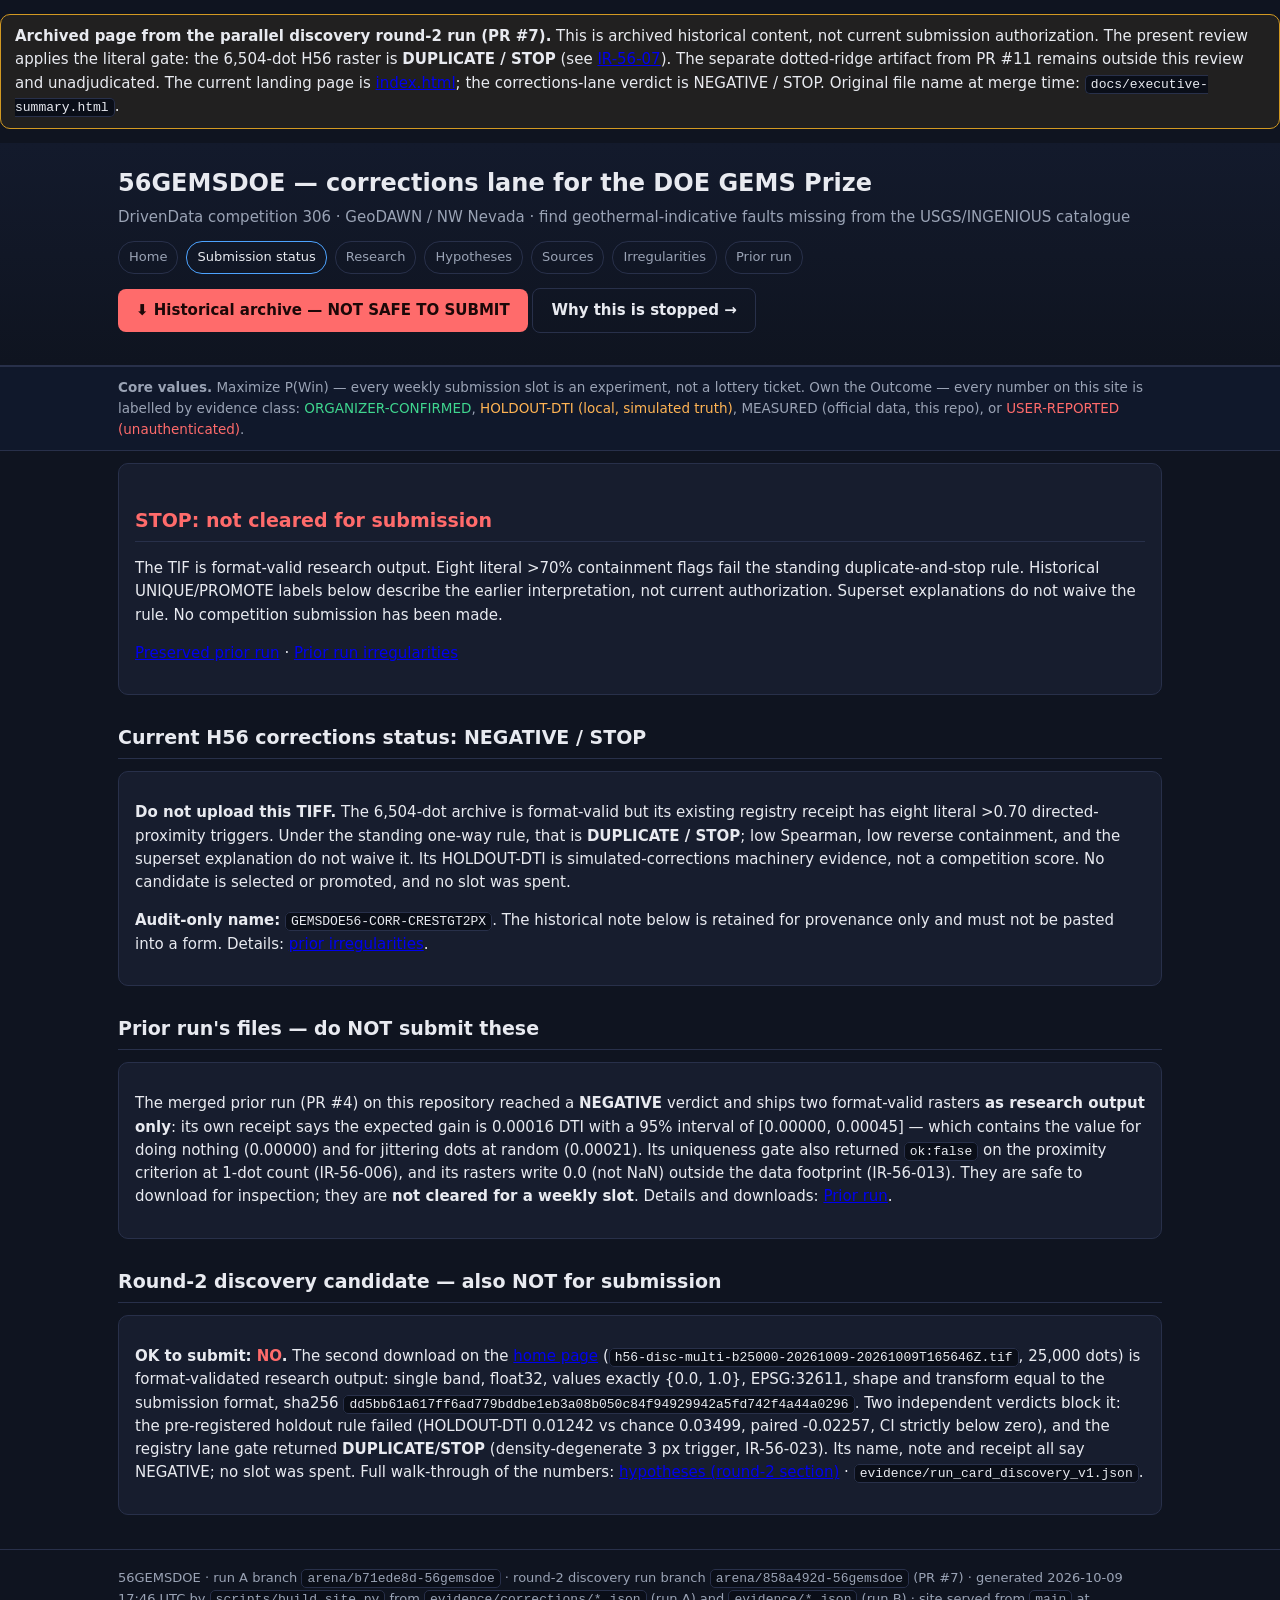
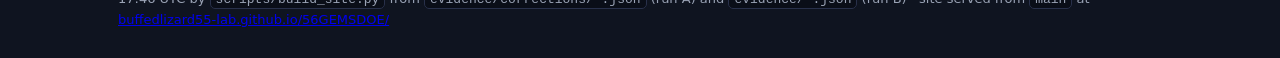
==== commit 840e4203: "Merge remote-tracking branch 'origin/main' into arena/454e7b60-56gemsdoe # Conflicts: #	.github/work" ====
--- a/docs/discovery-executive-summary.html
+++ b/docs/discovery-executive-summary.html
@@ -1,6 +1,6 @@
 <!doctype html><html lang=en><head><meta charset=utf-8>
 <meta name=viewport content="width=device-width,initial-scale=1">
-<title>Audit status · 56GEMSDOE</title><style>
+<title>H56 archive status · 56GEMSDOE</title><style>
 :root{--bg:#0f1420;--fg:#e8eaf0;--mut:#9aa3b5;--acc:#4da3ff;--ok:#3fd68f;--warn:#ffb454;--bad:#ff6b6b;--card:#171d2e;--line:#28304a}
 *{box-sizing:border-box}
 body{margin:0;background:var(--bg);color:var(--fg);font:15px/1.55 system-ui,-apple-system,Segoe UI,Roboto,sans-serif}
@@ -15,6 +15,7 @@
 .dlbtn{margin:14px 0}
 .btn{display:inline-block;background:var(--acc);color:#06121f;font-weight:600;text-decoration:none;padding:10px 18px;border-radius:8px}
 .btn.alt{background:transparent;color:var(--fg);border:1px solid var(--line)}
+.btn.stop{background:var(--bad);color:#1c0808}
 .btn:hover{filter:brightness(1.1)}
 .card{background:var(--card);border:1px solid var(--line);border-radius:10px;padding:14px 16px;margin:12px 0}
 .grid{display:grid;grid-template-columns:repeat(auto-fit,minmax(300px,1fr));gap:12px}
@@ -30,12 +31,12 @@
 footer{border-top:1px solid var(--line);margin-top:34px;padding:18px 0 30px;color:var(--mut);font-size:13px}
 .tag{display:inline-block;font-size:11px;border:1px solid var(--line);border-radius:10px;padding:1px 8px;color:var(--mut);margin-right:5px}
 ul{margin:6px 0 6px 20px}li{margin:3px 0}
-</style></head><body><div style='border:1px solid #d29922;background:rgba(210,153,34,.09);padding:10px 14px;border-radius:10px;margin:14px 0'><b>Archived page from the parallel discovery round-2 run (PR&nbsp;#7), preserved so the historical verdict remains readable.</b> The repository's current front page is <a href='index.html'>index.html</a>; it carries audit downloads and current status links, not submission clearance. Original file name at merge time: <code>docs/executive-summary.html</code>. Earlier preservation edits are logged as IR-56-029 (archive banner) and IR-56-030 (sibling-repo link); PR #9 review also refreshed historical score disclosures and no-upload wording.</div>
+</style></head><body><div style='border:1px solid #d29922;background:rgba(210,153,34,.09);padding:10px 14px;border-radius:10px;margin:14px 0'><b>Archived page from the parallel discovery round-2 run (PR&nbsp;#7).</b> This is archived historical content, not current submission authorization. The present review applies the literal gate: the 6,504-dot H56 raster is <b>DUPLICATE / STOP</b> (see <a href='irregularities.html'>IR-56-07</a>). The separate dotted-ridge artifact from PR&nbsp;#11 remains outside this review and unadjudicated. The current landing page is <a href='index.html'>index.html</a>; the corrections-lane verdict is NEGATIVE / STOP. Original file name at merge time: <code>docs/executive-summary.html</code>.</div>
 <header class=top><div class=wrap>
 <h1>56GEMSDOE &mdash; corrections lane for the DOE GEMS Prize</h1>
 <div class=mut>DrivenData competition 306 · GeoDAWN / NW Nevada · find geothermal-indicative
 faults missing from the USGS/INGENIOUS catalogue</div>
-<nav><a href="index.html">Home</a><a href="executive-summary.html" class=active>Audit status</a><a href="research.html">Research</a><a href="hypotheses.html">Hypotheses</a><a href="sources.html">Sources</a><a href="irregularities.html">Irregularities</a><a href="prior-run.html">Prior run</a></nav><div class="dlbtn"><a class="btn" href="downloads/gems56-corr-crestgt2px-20261009T051209Z-78fc86ad-nan.tif">&#11015; Download the historical correction raster for audit</a> <a class="btn alt" href="downloads/gems56-corr-crestgt2px-20261009T051209Z-78fc86ad-nan.tif">.tif (343 KB)</a></div>
+<nav><a href="index.html">Home</a><a href="executive-summary.html" class=active>Submission status</a><a href="research.html">Research</a><a href="hypotheses.html">Hypotheses</a><a href="sources.html">Sources</a><a href="irregularities.html">Irregularities</a><a href="prior-run.html">Prior run</a></nav><div class="dlbtn"><a class="btn stop" href="downloads/gems56-corr-crestgt2px-20261009T051209Z-78fc86ad-nan.tif">&#11015; Historical archive — NOT SAFE TO SUBMIT</a> <a class="btn alt" href="prior-irregularities.html">Why this is stopped &rarr;</a></div>
 </div></header>
 <div class=values><div class=wrap><b>Core values.</b> Maximize P(Win) &mdash; every weekly
 submission slot is an experiment, not a lottery ticket. Own the Outcome &mdash; every number
@@ -49,41 +50,29 @@
  the rule. No competition submission has been made.</p>
 <p><a href="prior-run.html">Preserved prior run</a> ·
 <a href="prior-irregularities.html">Prior run irregularities</a></p></div>
-<h2>Audit summary &mdash; PR #7 discovery run (historical; no upload authorized)</h2>
+<h2>Current H56 corrections status: NEGATIVE / STOP</h2>
 <div class=card>
-<p><b>Decision: NOT CLEARED for submission or a weekly slot.</b> The PR #7 discovery artifact
-is retained for audit only. Its pre-registered holdout was negative and its literal registry gate
-returned <b>DUPLICATE/STOP</b>. No organizer submission was made, no weekly slot was spent, and
-this page gives no upload instruction.</p>
-<p><a class="btn" href="downloads/h56-disc-multi-b25000-20261009-20261009T165646Z.tif">Download PR #7 raster for audit only</a><br>
-sha256 <code>dd5bb61a617ff6ad779bddbe1eb3a08b050c84f94929942a5fd742f4a44a0296</code> · 25,000 dots.
-The adjacent run-record name and note are historical metadata, not values to paste into a form.</p>
-<h3>HOLDOUT-DTI (local; not an organizer score)</h3>
-<p>Evaluator <code>gems52-pooled-hide-v1</code>; 48,080 withheld positives. The selected
-<code>multi@25,000</code> arm scored 0.01242 [0.00787, 0.01718] versus same-budget random
-0.03499 [0.03273, 0.03714]; paired difference -0.02257 [-0.02749, -0.01717] (95% CI).
-This is a local hide-and-recover result on mapped faults, not an organizer score or a prediction
-of performance on new corrections.</p>
-<p><b>Local format status:</b> the adjacent receipt reports format validation, but local checks do
-not establish organizer portal acceptance. No upload was tested. The literal 3-px gate is
-DUPLICATE/STOP and the pre-registered holdout is negative; do not infer clearance from the
-raster's availability.</p>
-<p><b>Historical run-record name (not a submission instruction):</b>
-<code>h56-disc-multi-b25000-20261009-20261009T165646Z</code><br>
-<b>Historical run-record note (reference only):</b>
-<code>h56 discovery multi k=25000: step-lineament dots &gt;200 m off catalogue; NEGATIVE holdout, research only, do not slot</code></p>
-<p>Full evidence: <code>evidence/build_discovery_v1.json</code>,
-<code>evidence/run_card_discovery_v1.json</code>, and
-<code>evidence/holdout_discovery_v1.json</code>. Keep PR #7 discovery separate from H57 corrections
-and the independent H56 field/physics run.</p>
+<p><b>Do not upload this TIFF.</b> The 6,504-dot archive is format-valid but its existing registry
+receipt has eight literal &gt;0.70 directed-proximity triggers. Under the standing one-way rule,
+that is <b>DUPLICATE / STOP</b>; low Spearman, low reverse containment, and the superset
+explanation do not waive it. Its HOLDOUT-DTI is simulated-corrections machinery evidence, not a
+competition score. No candidate is selected or promoted, and no slot was spent.</p>
+<p><b>Audit-only name:</b> <code>GEMSDOE56-CORR-CRESTGT2PX</code>. The historical note below is
+retained for provenance only and must not be pasted into a form. Details: <a href="prior-irregularities.html">prior irregularities</a>.</p>
 </div>
 
-<h2>PR #4 corrections run &mdash; a distinct historical record</h2>
+<h2>Prior run's files &mdash; do NOT submit these</h2>
 <div class=card>
-<p>The separate PR #4 run has its own negative scientific and registry receipts and is retained
-for audit only. It is not the PR #7 discovery result, the H57 corrections-band result, or the
-independent H56 field/physics run. No file from that run is cleared by this page for an upload or
-weekly slot. See <a href="prior-run.html">the PR #4 receipts and historical page</a>.</p>
+<p>The merged prior run (PR #4) on this repository reached a <b>NEGATIVE</b> verdict and
+ships two format-valid rasters <b>as research output only</b>: its own receipt says the
+expected gain is 0.00016 DTI with a 95% interval of
+[0.00000, 0.00045] &mdash; which
+contains the value for doing nothing (0.00000) and for jittering dots at random
+(0.00021). Its uniqueness gate also returned
+<code>ok:false</code> on the proximity criterion at 1-dot count (IR-56-006), and its
+rasters write 0.0 (not NaN) outside the data footprint (IR-56-013). They are safe to
+download for inspection; they are <b>not cleared for a weekly slot</b>. Details and
+downloads: <a href="prior-run.html">Prior run</a>.</p>
 </div>
 
 <h2>Round-2 discovery candidate &mdash; also NOT for submission</h2>
@@ -93,15 +82,21 @@
 (<code>h56-disc-multi-b25000-20261009-20261009T165646Z.tif</code>, 25,000 dots) is format-validated
 research output: single band, float32, values exactly {0.0, 1.0}, EPSG:32611, shape and
 transform equal to the submission format, sha256 <code>dd5bb61a617ff6ad779bddbe1eb3a08b050c84f94929942a5fd742f4a44a0296</code>.
-Two independent verdicts block it: local HOLDOUT-DTI evaluator <code>gems52-pooled-hide-v1</code>,
-48,080 withheld positives, candidate 0.01242 [0.00787, 0.01718] vs same-budget random
-0.03499 [0.03273, 0.03714], paired difference -0.02257 [-0.02749, -0.01717] (95% CI);
-and the registry lane gate returned <b>DUPLICATE/STOP</b> (density-degenerate 3&nbsp;px trigger,
-IR-56-023). These are not organizer scores. Its run receipt says NEGATIVE; no slot was spent and
-no upload was made. Full walk-through of the numbers:
+Two independent verdicts block it: the pre-registered holdout rule failed (HOLDOUT-DTI
+0.01242 vs chance 0.03499, paired
+-0.02257, CI strictly below zero), and the
+registry lane gate returned <b>DUPLICATE/STOP</b>
+(density-degenerate 3&nbsp;px trigger, IR-56-023). Its name, note and receipt all say
+NEGATIVE; no slot was spent. Full walk-through of the numbers:
 <a href="hypotheses.html">hypotheses (round-2 section)</a> ·
 <code>evidence/run_card_discovery_v1.json</code>.</p>
 </div>
 </main>
-<footer><div class=wrap>56GEMSDOE · historical runs are retained with their own receipts · local measurements are not organizer confirmations · no upload or weekly-slot selection was made by this review · <a href="https://buffedlizard55-lab.github.io/56GEMSDOE/docs/index.html">project site</a></div></footer>
+<footer><div class=wrap>56GEMSDOE · run A branch <code>arena/b71ede8d-56gemsdoe</code> ·
+round-2 discovery run branch <code>arena/858a492d-56gemsdoe</code> (PR #7) ·
+generated 2026-10-09 17:46 UTC by
+<code>scripts/build_site.py</code> from <code>evidence/corrections/*.json</code> (run A)
+and <code>evidence/*.json</code> (run B) ·
+site served from <code>main</code> at
+<a href="https://buffedlizard55-lab.github.io/56GEMSDOE/docs/index.html">buffedlizard55-lab.github.io/56GEMSDOE/</a></div></footer>
 </body></html>
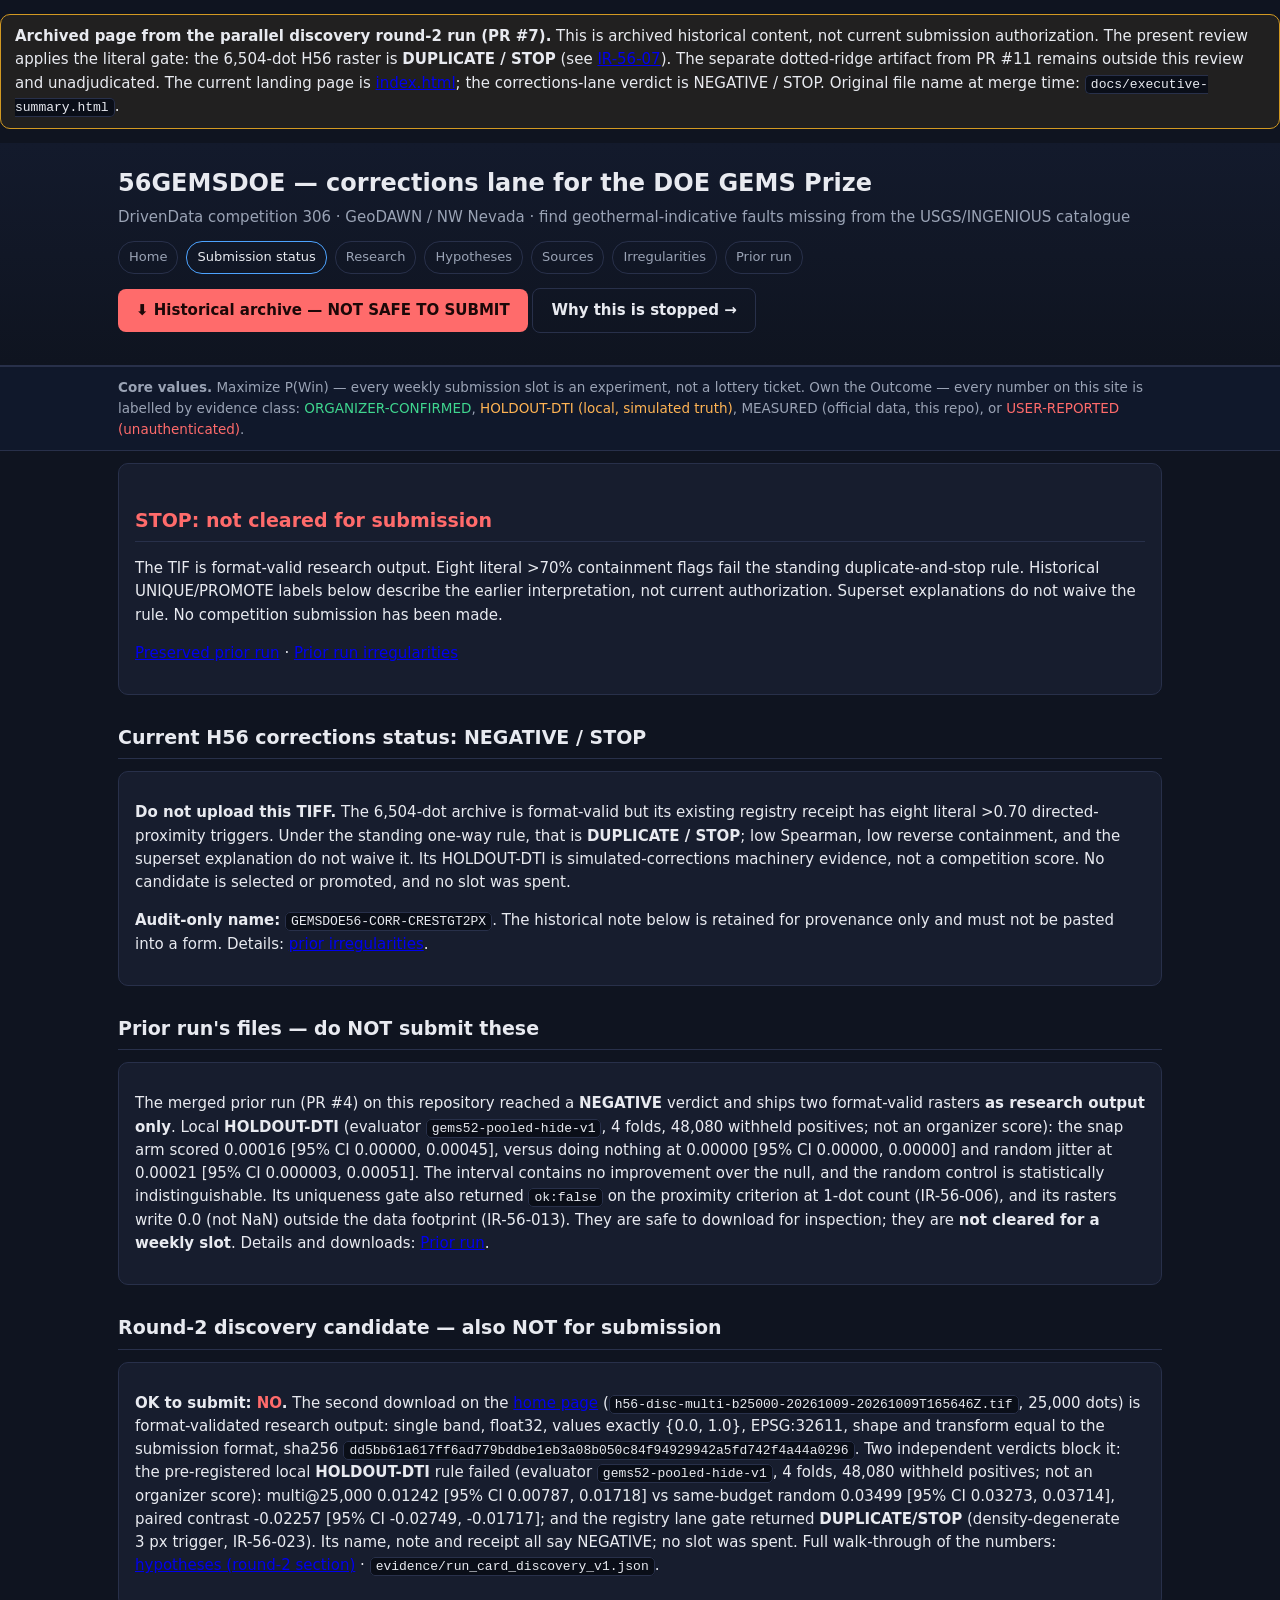
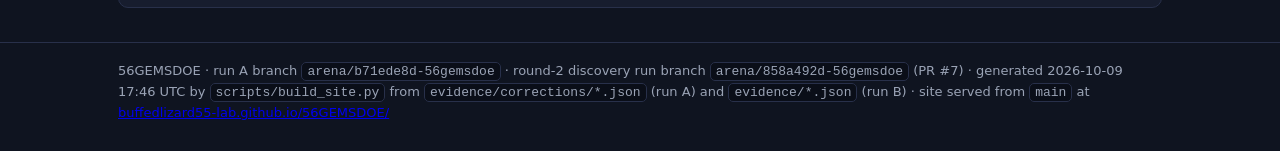
==== commit 60313220: "Clarify local holdout provenance and audit-only status Co-authored-by: arena-agent <297053741+arena-" ====
--- a/docs/discovery-executive-summary.html
+++ b/docs/discovery-executive-summary.html
@@ -64,11 +64,12 @@
 <h2>Prior run's files &mdash; do NOT submit these</h2>
 <div class=card>
 <p>The merged prior run (PR #4) on this repository reached a <b>NEGATIVE</b> verdict and
-ships two format-valid rasters <b>as research output only</b>: its own receipt says the
-expected gain is 0.00016 DTI with a 95% interval of
-[0.00000, 0.00045] &mdash; which
-contains the value for doing nothing (0.00000) and for jittering dots at random
-(0.00021). Its uniqueness gate also returned
+ships two format-valid rasters <b>as research output only</b>. Local <b>HOLDOUT-DTI</b>
+(evaluator <code>gems52-pooled-hide-v1</code>, 4 folds, 48,080 withheld positives; not an
+organizer score): the snap arm scored 0.00016 [95% CI 0.00000, 0.00045], versus doing
+nothing at 0.00000 [95% CI 0.00000, 0.00000] and random jitter at 0.00021
+[95% CI 0.000003, 0.00051]. The interval contains no improvement over the null, and the
+random control is statistically indistinguishable. Its uniqueness gate also returned
 <code>ok:false</code> on the proximity criterion at 1-dot count (IR-56-006), and its
 rasters write 0.0 (not NaN) outside the data footprint (IR-56-013). They are safe to
 download for inspection; they are <b>not cleared for a weekly slot</b>. Details and
@@ -82,9 +83,10 @@
 (<code>h56-disc-multi-b25000-20261009-20261009T165646Z.tif</code>, 25,000 dots) is format-validated
 research output: single band, float32, values exactly {0.0, 1.0}, EPSG:32611, shape and
 transform equal to the submission format, sha256 <code>dd5bb61a617ff6ad779bddbe1eb3a08b050c84f94929942a5fd742f4a44a0296</code>.
-Two independent verdicts block it: the pre-registered holdout rule failed (HOLDOUT-DTI
-0.01242 vs chance 0.03499, paired
--0.02257, CI strictly below zero), and the
+Two independent verdicts block it: the pre-registered local <b>HOLDOUT-DTI</b> rule failed
+(evaluator <code>gems52-pooled-hide-v1</code>, 4 folds, 48,080 withheld positives; not an organizer
+score): multi@25,000 0.01242 [95% CI 0.00787, 0.01718] vs same-budget random 0.03499
+[95% CI 0.03273, 0.03714], paired contrast -0.02257 [95% CI -0.02749, -0.01717]; and the
 registry lane gate returned <b>DUPLICATE/STOP</b>
 (density-degenerate 3&nbsp;px trigger, IR-56-023). Its name, note and receipt all say
 NEGATIVE; no slot was spent. Full walk-through of the numbers:
